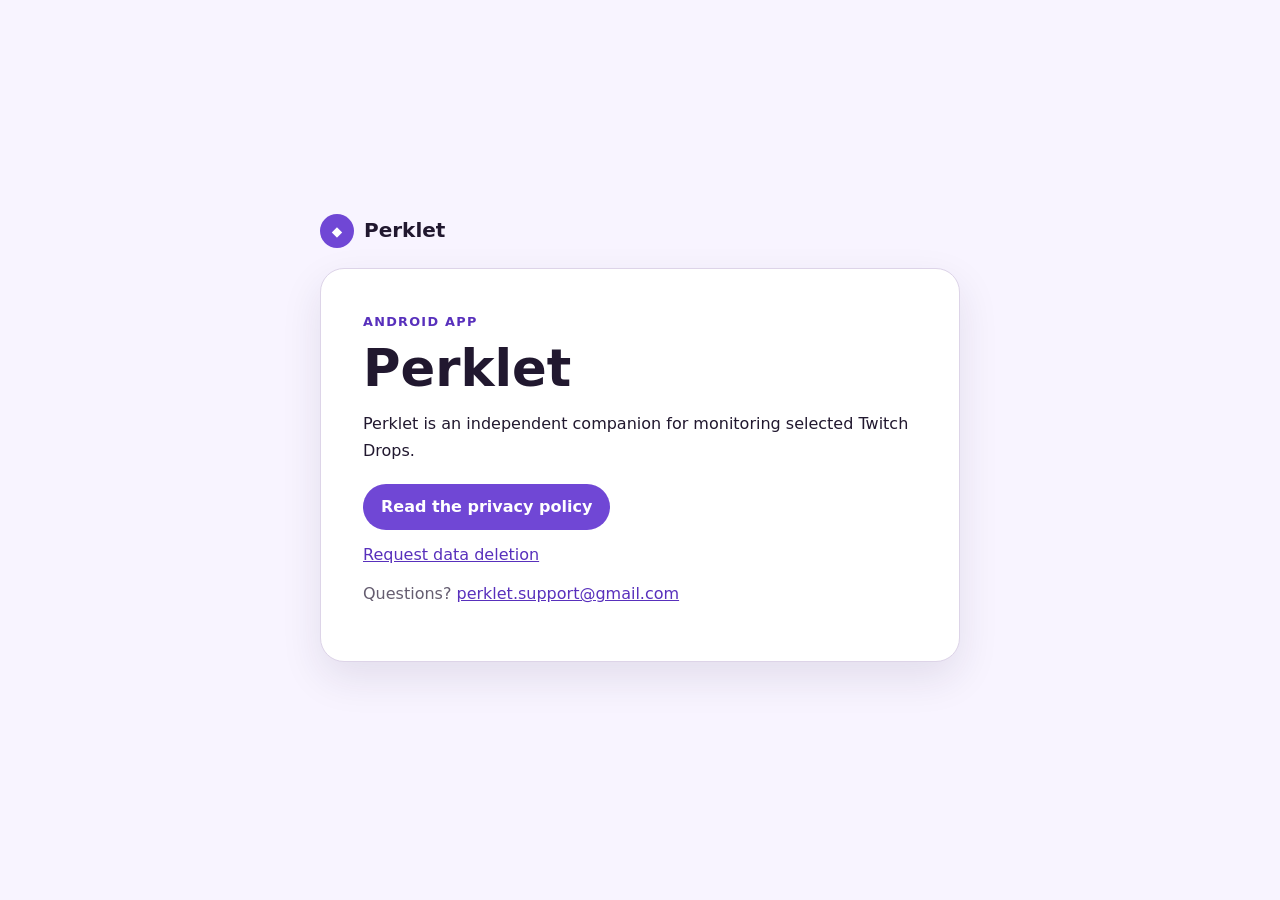
==== index.html @ dcea14bf "Add data deletion instructions" ====
<!doctype html>
<html lang="en">
<head>
  <meta charset="utf-8">
  <meta name="viewport" content="width=device-width, initial-scale=1">
  <meta name="description" content="Official public information for the Perklet Android app.">
  <title>Perklet</title>
  <link rel="stylesheet" href="styles.css">
</head>
<body>
  <main class="shell compact">
    <header class="brand" aria-label="Perklet">
      <span class="brand-mark" aria-hidden="true">◆</span>
      <span>Perklet</span>
    </header>
    <section class="card">
      <p class="eyebrow">Android app</p>
      <h1>Perklet</h1>
      <p>Perklet is an independent companion for monitoring selected Twitch Drops.</p>
      <p><a class="button" href="privacy/">Read the privacy policy</a></p>
      <p><a href="data-deletion/">Request data deletion</a></p>
      <p class="muted">Questions? <a href="mailto:perklet.support@gmail.com">perklet.support@gmail.com</a></p>
    </section>
  </main>
</body>
</html>
---- styles.css ----
:root {
  color-scheme: light dark;
  --background: #f8f4ff;
  --surface: #ffffff;
  --text: #21182f;
  --muted: #655d70;
  --border: #ddd4e8;
  --accent: #7047d5;
  --accent-strong: #5830bc;
  --accent-soft: #eee5ff;
  font-family: system-ui, -apple-system, BlinkMacSystemFont, "Segoe UI", sans-serif;
}

* { box-sizing: border-box; }

body {
  margin: 0;
  background: var(--background);
  color: var(--text);
  line-height: 1.65;
}

a { color: var(--accent-strong); }
a:hover { text-decoration-thickness: 2px; }

.shell {
  width: min(760px, calc(100% - 32px));
  margin: 0 auto;
  padding: 32px 0 56px;
}

.shell.compact {
  width: min(640px, calc(100% - 32px));
  min-height: 100vh;
  display: grid;
  align-content: center;
  gap: 20px;
}

.brand {
  display: flex;
  align-items: center;
  gap: 10px;
  margin-bottom: 20px;
  font-size: 1.25rem;
  font-weight: 750;
}

.compact .brand { margin-bottom: 0; }

.brand-mark {
  display: grid;
  place-items: center;
  width: 34px;
  height: 34px;
  border-radius: 50%;
  background: var(--accent);
  color: white;
  font-size: 0.85rem;
}

.card {
  padding: clamp(22px, 5vw, 42px);
  border: 1px solid var(--border);
  border-radius: 24px;
  background: var(--surface);
  box-shadow: 0 16px 40px rgb(42 26 67 / 10%);
}

h1, h2 { line-height: 1.2; }
h1 { margin: 0 0 10px; font-size: clamp(2rem, 7vw, 3.2rem); }
h2 { margin: 2.1rem 0 0.65rem; font-size: 1.35rem; }
p, ul { margin: 0.75rem 0; }
li + li { margin-top: 0.35rem; }

.eyebrow {
  margin: 0 0 6px;
  color: var(--accent-strong);
  font-size: 0.8rem;
  font-weight: 750;
  letter-spacing: 0.1em;
  text-transform: uppercase;
}

.meta {
  margin-bottom: 1.5rem;
  padding: 14px 16px;
  border-radius: 14px;
  background: var(--accent-soft);
}

.meta p { margin: 0.15rem 0; }
.muted { color: var(--muted); }

.button {
  display: inline-block;
  margin-top: 8px;
  padding: 10px 18px;
  border-radius: 999px;
  background: var(--accent);
  color: white;
  font-weight: 700;
  text-decoration: none;
}

.button:hover { background: var(--accent-strong); }

footer {
  margin-top: 28px;
  color: var(--muted);
  font-size: 0.9rem;
  text-align: center;
}

@media (prefers-color-scheme: dark) {
  :root {
    --background: #130f1b;
    --surface: #211a2b;
    --text: #f5efff;
    --muted: #c9bfd4;
    --border: #50465c;
    --accent: #a886f2;
    --accent-strong: #c7b0ff;
    --accent-soft: #342849;
  }

  .button { color: #1b1128; }
}
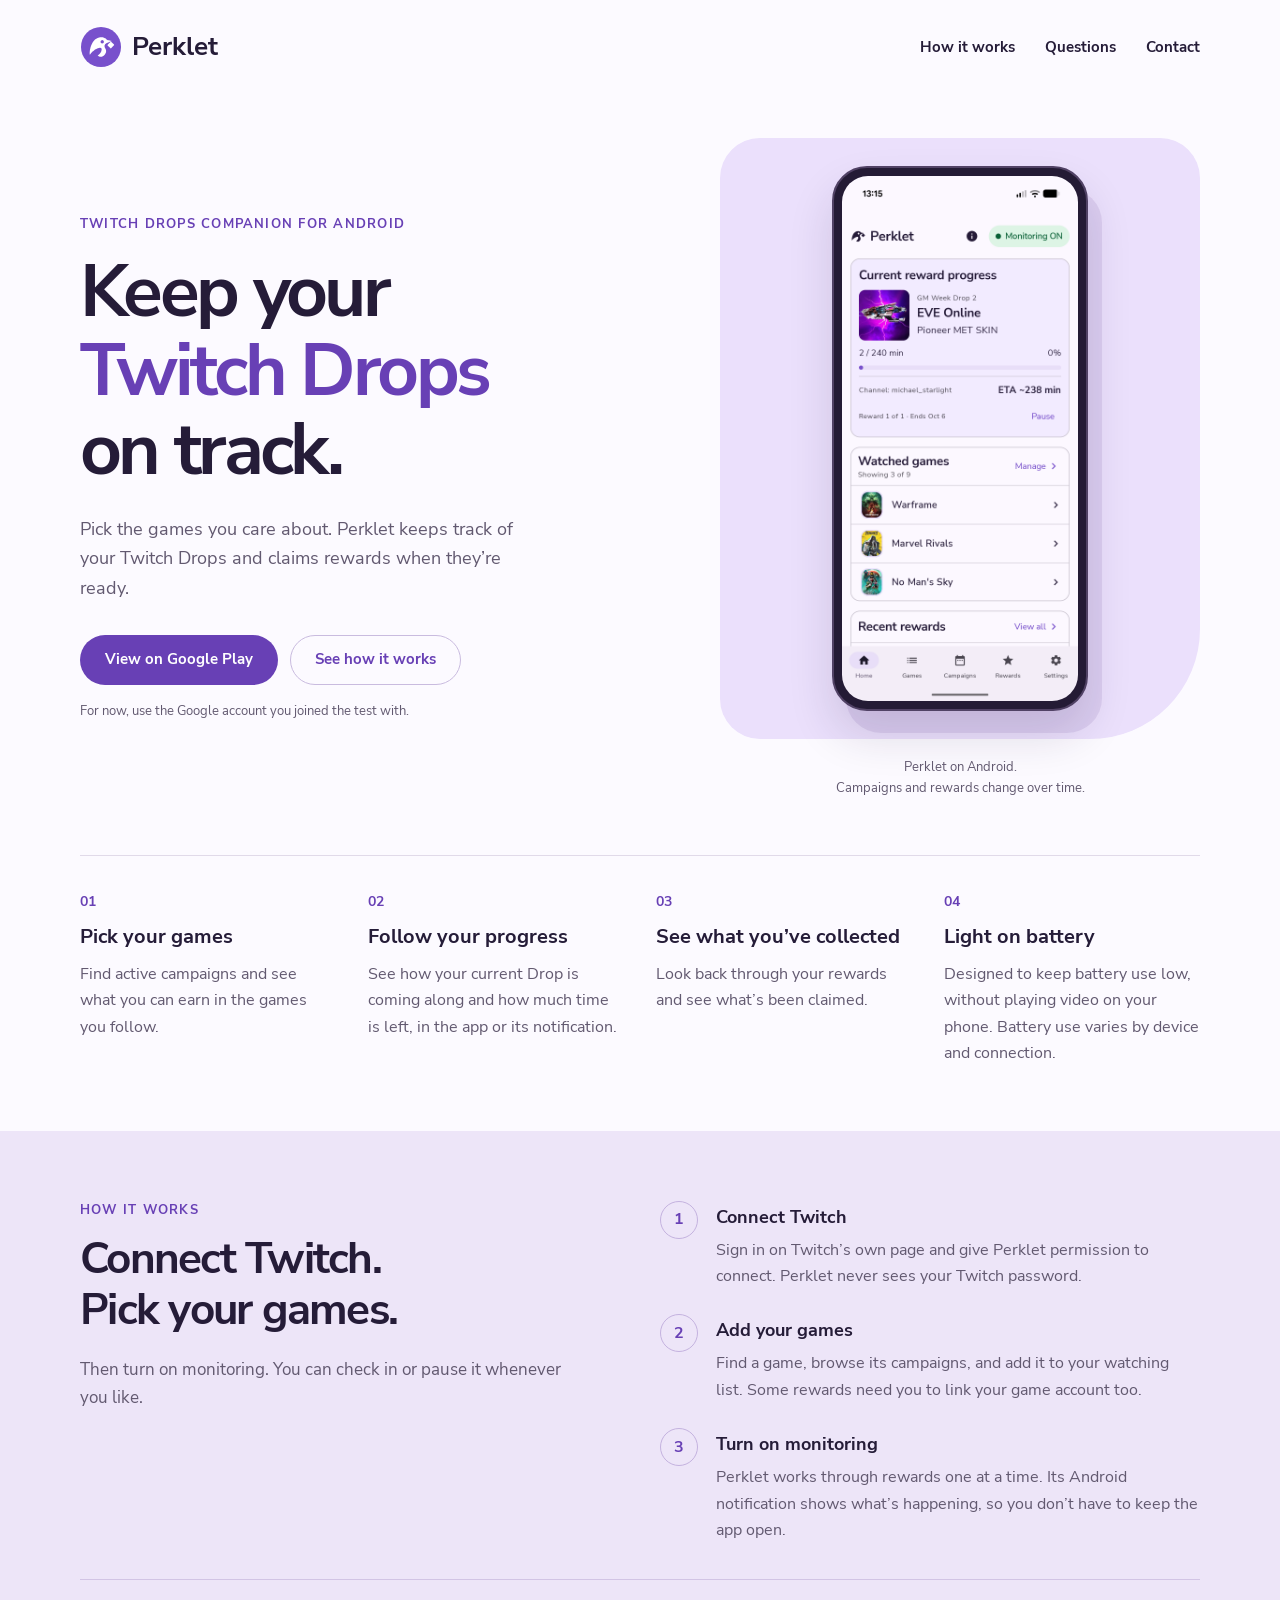
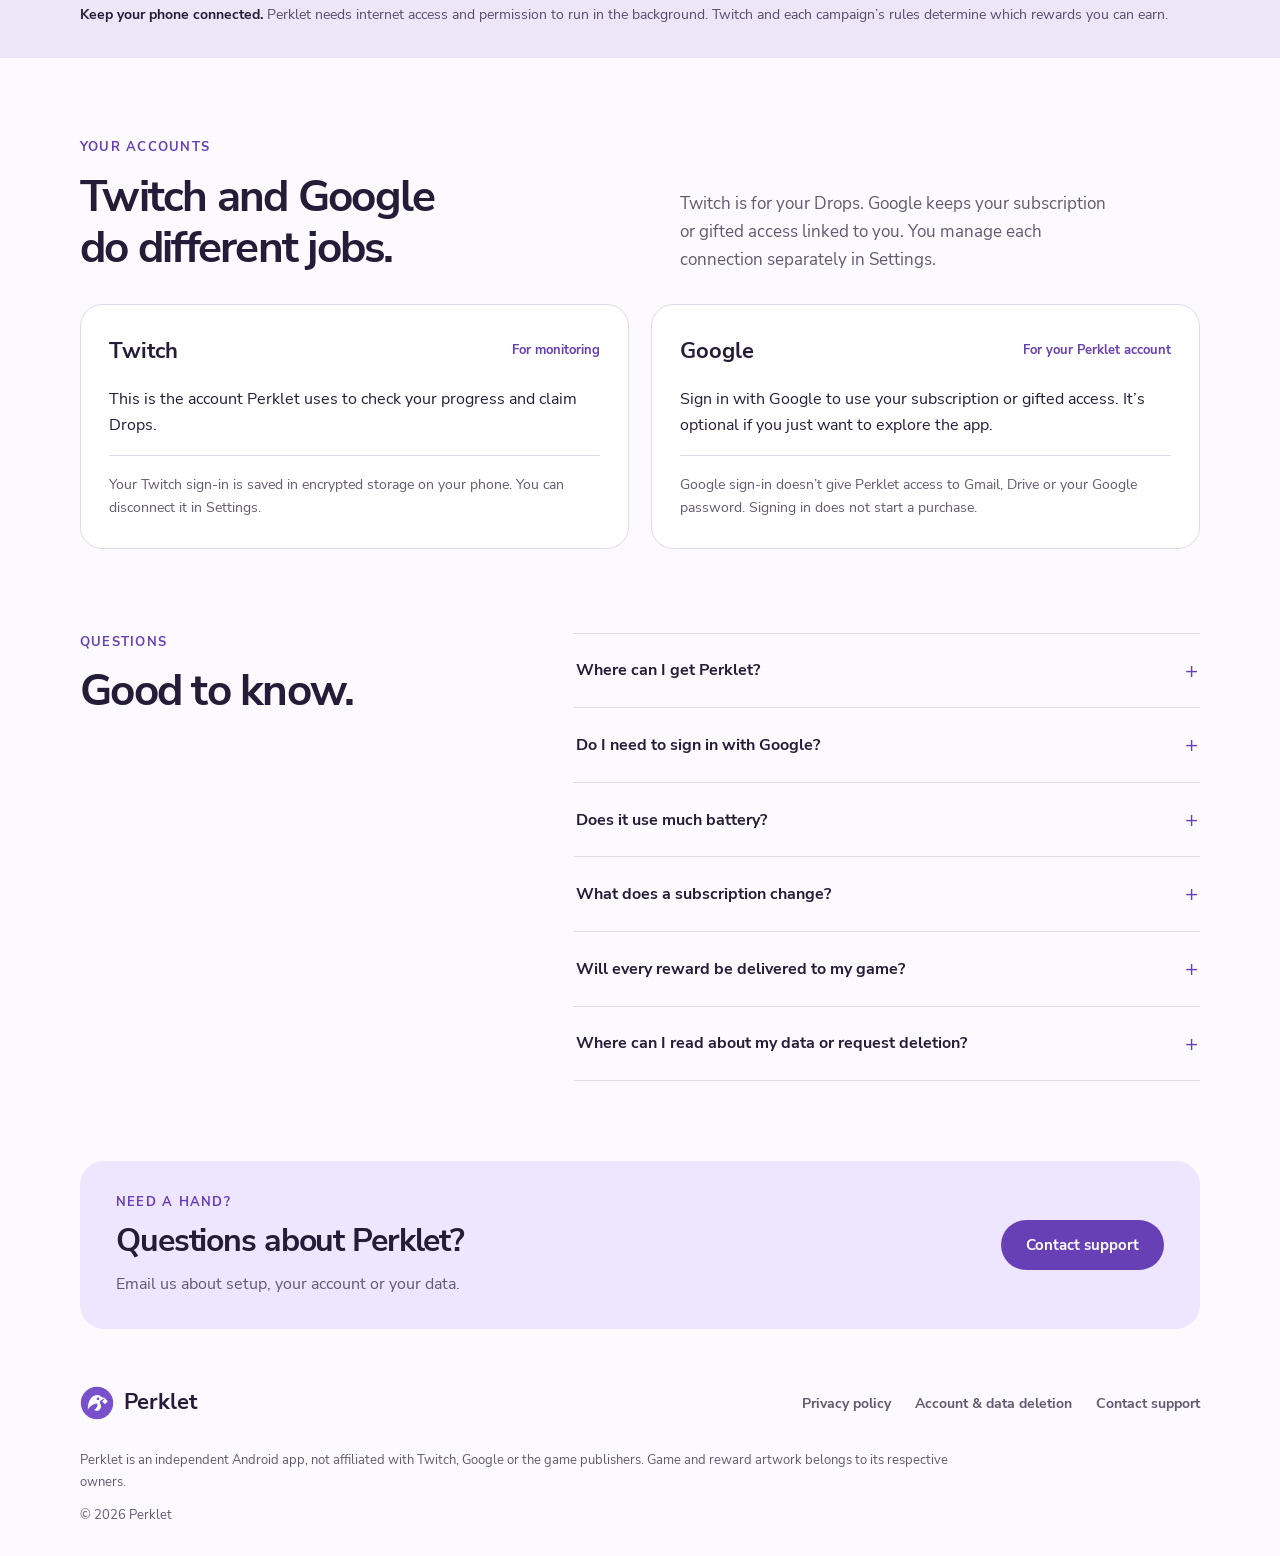
==== commit 700adf26: "Publish Perklet landing page with responsive layout and current screenshots" ====
--- a/index.html
+++ b/index.html
@@ -3,24 +3,191 @@
 <head>
   <meta charset="utf-8">
   <meta name="viewport" content="width=device-width, initial-scale=1">
-  <meta name="description" content="Official public information for the Perklet Android app.">
-  <title>Perklet</title>
-  <link rel="stylesheet" href="styles.css">
+  <meta name="description" content="Pick your games, track Twitch Drops, and claim rewards when they're ready. Perklet is an independent Android app for keeping your Drops on track.">
+  <meta name="theme-color" content="#7850cc">
+  <title>Perklet — Keep your Twitch Drops on track</title>
+  <link rel="icon" type="image/svg+xml" href="assets/perklet-icon.svg">
+  <link rel="stylesheet" href="landing.css">
 </head>
 <body>
-  <main class="shell compact">
-    <header class="brand" aria-label="Perklet">
-      <span class="brand-mark" aria-hidden="true">◆</span>
+  <a class="skip-link" href="#main">Skip to content</a>
+
+  <header class="site-header wrap">
+    <a class="wordmark" href="./" aria-label="Perklet home">
+      <img src="assets/perklet-icon.svg" width="42" height="42" alt="">
       <span>Perklet</span>
-    </header>
-    <section class="card">
-      <p class="eyebrow">Android app</p>
-      <h1>Perklet</h1>
-      <p>Perklet is an independent companion for monitoring selected Twitch Drops.</p>
-      <p><a class="button" href="privacy/">Read the privacy policy</a></p>
-      <p><a href="data-deletion/">Request data deletion</a></p>
-      <p class="muted">Questions? <a href="mailto:perklet.support@gmail.com">perklet.support@gmail.com</a></p>
+    </a>
+    <nav aria-label="Main navigation">
+      <a href="#how-it-works">How it works</a>
+      <a href="#questions">Questions</a>
+      <a href="mailto:perklet.support@gmail.com">Contact</a>
+    </nav>
+  </header>
+
+  <main id="main">
+    <section class="hero wrap" aria-labelledby="hero-title">
+      <div class="hero-copy">
+        <p class="eyebrow">Twitch Drops companion for Android</p>
+        <h1 id="hero-title">Keep your<br><span>Twitch Drops</span><br>on track.</h1>
+        <p class="hero-description">Pick the games you care about. Perklet keeps track of your Twitch Drops and claims rewards when they’re ready.</p>
+        <div class="hero-actions">
+          <a class="button button-primary" href="https://play.google.com/store/apps/details?id=app.perklet" target="_blank" rel="noopener noreferrer" aria-label="View Perklet on Google Play (opens in a new tab)">View on Google Play</a>
+          <a class="button button-secondary" href="#how-it-works">See how it works</a>
+        </div>
+        <p class="store-access-note">For now, use the Google account you joined the test with.</p>
+      </div>
+      <figure class="app-preview">
+        <div class="preview-stage">
+          <div class="phone-frame">
+            <img class="app-screen" src="assets/perklet-home-20261002.png" width="1008" height="2244" alt="Perklet Home screen monitoring an EVE Online reward, with estimated time, watched games, and a pause control." fetchpriority="high">
+          </div>
+        </div>
+        <figcaption>Perklet on Android.<br>Campaigns and rewards change over time.</figcaption>
+      </figure>
+    </section>
+
+    <section class="highlights wrap" aria-label="What you can do with Perklet">
+      <div>
+        <span class="feature-number" aria-hidden="true">01</span>
+        <h2>Pick your games</h2>
+        <p>Find active campaigns and see what you can earn in the games you follow.</p>
+      </div>
+      <div>
+        <span class="feature-number" aria-hidden="true">02</span>
+        <h2>Follow your progress</h2>
+        <p>See how your current Drop is coming along and how much time is left, in the app or its notification.</p>
+      </div>
+      <div>
+        <span class="feature-number" aria-hidden="true">03</span>
+        <h2>See what you’ve collected</h2>
+        <p>Look back through your rewards and see what’s been claimed.</p>
+      </div>
+      <div>
+        <span class="feature-number" aria-hidden="true">04</span>
+        <h2>Light on battery</h2>
+        <p>Designed to keep battery use low, without playing video on your phone. Battery use varies by device and connection.</p>
+      </div>
+    </section>
+
+    <section class="how-section" id="how-it-works" aria-labelledby="how-title">
+      <div class="wrap how-layout">
+        <div class="section-heading">
+          <p class="eyebrow">How it works</p>
+          <h2 id="how-title">Connect Twitch.<br>Pick your games.</h2>
+          <p>Then turn on monitoring. You can check in or pause it whenever you like.</p>
+        </div>
+        <ol class="steps">
+          <li>
+            <span class="step-number" aria-hidden="true">1</span>
+            <div>
+              <h3>Connect Twitch</h3>
+              <p>Sign in on Twitch’s own page and give Perklet permission to connect. Perklet never sees your Twitch password.</p>
+            </div>
+          </li>
+          <li>
+            <span class="step-number" aria-hidden="true">2</span>
+            <div>
+              <h3>Add your games</h3>
+              <p>Find a game, browse its campaigns, and add it to your watching list. Some rewards need you to link your game account too.</p>
+            </div>
+          </li>
+          <li>
+            <span class="step-number" aria-hidden="true">3</span>
+            <div>
+              <h3>Turn on monitoring</h3>
+              <p>Perklet works through rewards one at a time. Its Android notification shows what’s happening, so you don’t have to keep the app open.</p>
+            </div>
+          </li>
+        </ol>
+      </div>
+      <div class="wrap monitoring-note">
+        <p><strong>Keep your phone connected.</strong> Perklet needs internet access and permission to run in the background. Twitch and each campaign’s rules determine which rewards you can earn.</p>
+      </div>
+    </section>
+
+    <section class="accounts-section wrap" aria-labelledby="accounts-title">
+      <div class="section-heading accounts-heading">
+        <p class="eyebrow">Your accounts</p>
+        <h2 id="accounts-title">Twitch and Google<br>do different jobs.</h2>
+        <p>Twitch is for your Drops. Google keeps your subscription or gifted access linked to you. You manage each connection separately in Settings.</p>
+      </div>
+      <div class="account-cards">
+        <article class="account-card">
+          <div class="account-card-heading">
+            <h3>Twitch</h3>
+            <span class="account-label">For monitoring</span>
+          </div>
+          <p>This is the account Perklet uses to check your progress and claim Drops.</p>
+          <p class="account-detail">Your Twitch sign-in is saved in encrypted storage on your phone. You can disconnect it in Settings.</p>
+        </article>
+        <article class="account-card">
+          <div class="account-card-heading">
+            <h3>Google</h3>
+            <span class="account-label">For your Perklet account</span>
+          </div>
+          <p>Sign in with Google to use your subscription or gifted access. It’s optional if you just want to explore the app.</p>
+          <p class="account-detail">Google sign-in doesn’t give Perklet access to Gmail, Drive or your Google password. Signing in does not start a purchase.</p>
+        </article>
+      </div>
+    </section>
+
+    <section class="questions-section wrap" id="questions" aria-labelledby="questions-title">
+      <div class="section-heading">
+        <p class="eyebrow">Questions</p>
+        <h2 id="questions-title">Good to know.</h2>
+      </div>
+      <div class="faq-list">
+        <details>
+          <summary>Where can I get Perklet?</summary>
+          <div class="faq-answer"><p>Open <a href="https://play.google.com/store/apps/details?id=app.perklet" target="_blank" rel="noopener noreferrer">Perklet on Google Play</a> with the Google account you joined the test with. The listing may be hidden if you haven’t joined. Trouble getting in? Email <a href="mailto:perklet.support@gmail.com">perklet.support@gmail.com</a>.</p></div>
+        </details>
+        <details>
+          <summary>Do I need to sign in with Google?</summary>
+          <div class="faq-answer"><p>No. You can explore the app without Google sign-in. In versions with subscriptions, sign in when you want to buy one or use gifted access. You still need to connect Twitch to monitor Drops.</p></div>
+        </details>
+        <details id="battery-usage">
+          <summary>Does it use much battery?</summary>
+          <div class="faq-answer"><p>Perklet is designed to keep battery use low. It monitors Drops without playing video on your phone. How much it uses depends on your device, connection and background settings.</p></div>
+        </details>
+        <details>
+          <summary>What does a subscription change?</summary>
+          <div class="faq-answer"><p>In versions with subscriptions, the free watching list holds one game. A subscription lets you keep as many games as you like on the list, without swapping one out to add another.</p><p>Perklet still works on one reward at a time. You’ll see the price and renewal details in the app before you buy. There’s no checkout on this website.</p></div>
+        </details>
+        <details>
+          <summary>Will every reward be delivered to my game?</summary>
+          <div class="faq-answer"><p>Some rewards need a linked game account or other requirements from the publisher. Progress and delivery depend on Twitch and the game, so they aren’t something Perklet can guarantee. Campaigns can also change or end.</p></div>
+        </details>
+        <details>
+          <summary>Where can I read about my data or request deletion?</summary>
+          <div class="faq-answer"><p>Read the <a href="privacy/">privacy policy</a> for details about your data, Google sign-in, subscriptions and optional crash reporting. To request deletion, follow the steps on the <a href="data-deletion/">account and data deletion page</a>. You don’t need access to the app to make a request.</p><p>Deleting your Perklet account won’t stop subscription renewals. You’ll need to cancel those separately in Google Play.</p></div>
+        </details>
+      </div>
+    </section>
+
+    <section class="support-section wrap" aria-labelledby="support-title">
+      <div>
+        <p class="eyebrow">Need a hand?</p>
+        <h2 id="support-title">Questions about Perklet?</h2>
+        <p>Email us about setup, your account or your data.</p>
+      </div>
+      <a class="button button-primary" href="mailto:perklet.support@gmail.com">Contact support</a>
     </section>
   </main>
+
+  <footer class="site-footer wrap">
+    <div class="footer-top">
+      <a class="wordmark" href="./" aria-label="Perklet home">
+        <img src="assets/perklet-icon.svg" width="34" height="34" alt="" loading="lazy">
+        <span>Perklet</span>
+      </a>
+      <nav aria-label="Legal and support">
+        <a href="privacy/">Privacy policy</a>
+        <a href="data-deletion/">Account &amp; data deletion</a>
+        <a href="mailto:perklet.support@gmail.com">Contact support</a>
+      </nav>
+    </div>
+    <p class="independence-note">Perklet is an independent Android app, not affiliated with Twitch, Google or the game publishers. Game and reward artwork belongs to its respective owners.</p>
+    <p class="copyright">© 2026 Perklet</p>
+  </footer>
 </body>
 </html>
--- a/landing.css
+++ b/landing.css
@@ -0,0 +1,173 @@
+@font-face {
+  font-family: "Nunito Sans";
+  src: url("assets/nunito-sans-regular.ttf") format("truetype");
+  font-style: normal;
+  font-weight: 400;
+  font-display: swap;
+}
+@font-face {
+  font-family: "Nunito Sans";
+  src: url("assets/nunito-sans-bold.ttf") format("truetype");
+  font-style: normal;
+  font-weight: 700 900;
+  font-display: swap;
+}
+:root {
+  color-scheme: light;
+  --ink: #251c38;
+  --muted: #625970;
+  --purple: #6840b5;
+  --purple-deep: #50308e;
+  --lavender: #eee5ff;
+  --line: #e1dae9;
+  --page: #fcfaff;
+  font-family: "Nunito Sans", system-ui, -apple-system, "Segoe UI", sans-serif;
+  font-synthesis: none;
+  font-size: 100%;
+}
+* { box-sizing: border-box; }
+html { scroll-behavior: smooth; }
+body { margin: 0; background: var(--page); color: var(--ink); line-height: 1.65; }
+a { color: var(--purple); text-underline-offset: 0.2em; }
+a:hover { color: var(--purple-deep); }
+a:focus-visible, summary:focus-visible { outline: 3px solid var(--purple); outline-offset: 5px; }
+img { max-width: 100%; height: auto; }
+button, a, summary { -webkit-tap-highlight-color: transparent; }
+h1, h2, h3, p { margin: 0; }
+h1, h2, h3 { font-weight: 800; }
+.wrap { width: min(1120px, calc(100% - 64px)); margin-inline: auto; }
+[id] { scroll-margin-top: 32px; }
+.skip-link { position: absolute; z-index: 10; left: 16px; top: 12px; transform: translateY(-200%); padding: 10px 18px; border-radius: 8px; background: var(--ink); color: white; }
+.skip-link:focus { transform: none; color: white; }
+.site-header { display: flex; align-items: center; justify-content: space-between; gap: 28px; padding-block: 25px; }
+.wordmark { display: inline-flex; align-items: center; gap: 10px; color: var(--ink); text-decoration: none; font-size: 1.65rem; font-weight: 800; line-height: 1.2; }
+.wordmark img { flex-shrink: 0; }
+nav { display: flex; align-items: center; flex-wrap: wrap; gap: 30px; }
+nav a { display: inline-flex; align-items: center; min-height: 44px; color: var(--ink); font-size: 0.9375rem; font-weight: 700; text-decoration: none; }
+nav a:hover { text-decoration: underline; }
+.hero { display: grid; grid-template-columns: 1.1fr 0.9fr; gap: 54px; align-items: center; padding-top: 44px; padding-bottom: 56px; }
+.eyebrow { color: var(--purple); font-weight: 800; font-size: 0.8125rem; letter-spacing: 0.095em; line-height: 1.5; text-transform: uppercase; }
+.hero h1 { margin-top: 19px; font-size: clamp(3rem, 5.7vw, 4.75rem); letter-spacing: -0.05em; line-height: 1.08; }
+.hero h1 span { color: var(--purple); }
+.hero-description { max-width: 470px; margin-top: 25px; color: var(--muted); font-size: 1.125rem; line-height: 1.65; }
+.hero-actions { display: flex; flex-wrap: wrap; gap: 12px; margin-top: 31px; }
+.button { display: inline-flex; align-items: center; justify-content: center; min-height: 50px; padding: 12px 24px; border: 1px solid transparent; border-radius: 999px; font-size: 0.9375rem; font-weight: 800; line-height: 1.5; text-align: center; text-decoration: none; transition: background-color 160ms, border-color 160ms; }
+.button-primary { background: var(--purple); color: #fff; }
+.button-primary:hover { background: var(--purple-deep); color: #fff; }
+.button-secondary { border-color: #c9bbdf; color: var(--purple); }
+.button-secondary:hover { background: var(--lavender); border-color: var(--purple); }
+.store-access-note { margin-top: 16px; font-size: 0.8125rem; color: var(--muted); }
+.app-preview { margin: 0; min-width: 0; }
+.preview-stage { display: flex; justify-content: center; align-items: center; min-height: 580px; padding: 28px; border-radius: 40px 40px 110px 40px; background: #ebe0fc; }
+.phone-frame { width: 256px; padding: 8px; border: 2px solid #514265; border-radius: 35px; background: #241b35; box-shadow: 14px 22px 0 rgb(107 76 154 / 13%), 0 24px 45px rgb(34 21 62 / 14%); }
+.app-screen { display: block; width: 100%; height: auto; border-radius: 26px; }
+.app-preview figcaption { margin-top: 18px; color: var(--muted); text-align: center; font-size: 0.8125rem; line-height: 1.6; }
+.highlights { display: grid; grid-template-columns: repeat(4, 1fr); gap: 32px; padding-block: 34px 64px; border-top: 1px solid var(--line); }
+.feature-number { display: block; margin-bottom: 10px; color: var(--purple); font-size: 0.875rem; font-weight: 800; }
+.highlights h2 { font-size: 1.25rem; line-height: 1.4; }
+.highlights p { margin-top: 10px; color: var(--muted); }
+.how-section { background: #ede5f8; padding-block: 70px 32px; }
+.how-layout { display: grid; grid-template-columns: 1fr 1.1fr; gap: 90px; }
+.section-heading h2 { margin-top: 13px; font-size: clamp(2rem, 3.4vw, 2.75rem); letter-spacing: -0.04em; line-height: 1.18; }
+.section-heading > p:last-child:not(.eyebrow) { margin-top: 20px; color: var(--muted); font-size: 1.0625rem; }
+.steps { display: grid; gap: 25px; margin: 0; padding: 0; list-style: none; }
+.steps li { display: flex; gap: 18px; }
+.step-number { display: grid; flex: 0 0 38px; align-items: center; justify-content: center; height: 38px; border: 1px solid #c4b2df; border-radius: 50%; color: var(--purple); font-weight: 800; }
+.steps h3 { margin-top: 3px; font-size: 1.125rem; line-height: 1.5; }
+.steps p { margin-top: 6px; color: var(--muted); }
+.monitoring-note { margin-top: 36px; padding-top: 23px; border-top: 1px solid #d2c4e5; font-size: 0.875rem; color: #594c6b; }
+.monitoring-note strong { color: var(--ink); }
+.accounts-section { padding-block: 80px 70px; }
+.accounts-heading { display: grid; grid-template-columns: 1fr 1fr; gap: 0 80px; align-items: end; }
+.accounts-heading .eyebrow { grid-column: 1 / -1; }
+.accounts-heading > p:last-child { max-width: 440px; }
+.account-cards { display: grid; grid-template-columns: 1fr 1fr; gap: 22px; margin-top: 30px; }
+.account-card { padding: 28px; border: 1px solid var(--line); border-radius: 22px; background: white; }
+.account-card-heading { display: flex; flex-wrap: wrap; align-items: center; justify-content: space-between; gap: 10px; margin-bottom: 16px; }
+.account-card h3 { font-size: 1.4rem; }
+.account-label { color: var(--purple); font-size: 0.8125rem; font-weight: 700; }
+.account-detail { margin-top: 17px; padding-top: 17px; border-top: 1px solid var(--line); color: var(--muted); font-size: 0.875rem; }
+.questions-section { display: grid; grid-template-columns: 0.8fr 1.2fr; gap: 76px; padding-block: 14px 80px; }
+.faq-list { border-top: 1px solid var(--line); }
+.faq-list details { border-bottom: 1px solid var(--line); }
+.faq-list summary { display: flex; align-items: center; justify-content: space-between; gap: 20px; padding: 20px 2px; list-style: none; cursor: pointer; font-weight: 800; line-height: 1.5; }
+.faq-list summary::-webkit-details-marker { display: none; }
+.faq-list summary::after { content: "+"; flex-shrink: 0; color: var(--purple); font-size: 1.4rem; font-weight: 400; }
+.faq-list details[open] summary::after { content: "−"; }
+.faq-list summary:hover { color: var(--purple); }
+.faq-answer { padding: 0 26px 22px 2px; color: var(--muted); }
+.faq-answer p + p { margin-top: 14px; }
+.faq-answer a { overflow-wrap: anywhere; }
+.support-section { display: flex; justify-content: space-between; align-items: center; gap: 24px; padding: 32px 36px; border-radius: 24px; background: var(--lavender); }
+.support-section h2 { margin-top: 8px; font-size: 2rem; letter-spacing: -0.035em; line-height: 1.25; }
+.support-section p:not(.eyebrow) { margin-top: 10px; color: var(--muted); }
+.support-section .button { flex-shrink: 0; }
+.site-footer { padding-block: 52px 30px; }
+.footer-top { display: flex; flex-wrap: wrap; justify-content: space-between; align-items: center; gap: 20px; }
+.site-footer .wordmark { font-size: 1.35rem; }
+.site-footer nav { gap: 24px; }
+.site-footer nav a { color: var(--muted); font-size: 0.875rem; }
+.independence-note { max-width: 900px; margin-top: 25px; color: var(--muted); font-size: 0.8125rem; }
+.copyright { margin-top: 12px; color: var(--muted); font-size: 0.8125rem; }
+@media (max-width: 960px) {
+  .hero { gap: 32px; }
+  .hero h1 { font-size: clamp(2.7rem, 6.3vw, 4rem); }
+  .preview-stage { min-height: 530px; padding: 20px; }
+  .phone-frame { width: 254px; }
+  .how-layout { gap: 40px; }
+  .accounts-heading { gap: 0 36px; }
+  .questions-section { gap: 40px; }
+  .highlights { grid-template-columns: repeat(2, 1fr); gap: 26px 32px; }
+}
+@media (max-width: 700px) {
+  .wrap { width: calc(100% - 40px); }
+  .site-header { gap: 10px; flex-wrap: wrap; padding-block: 18px 8px; }
+  .site-header .wordmark { font-size: 1.5rem; }
+  .site-header nav { width: 100%; justify-content: center; gap: 24px; }
+  .site-header nav a { font-size: 0.875rem; }
+  .hero { grid-template-columns: 1fr; gap: 32px; padding-top: 29px; padding-bottom: 36px; }
+  .hero-copy { text-align: center; }
+  .hero h1 { font-size: clamp(2.5rem, 8.5vw, 3.25rem); }
+  .hero-description { max-width: 30rem; margin-top: 20px; margin-inline: auto; font-size: 1.0625rem; }
+  .hero-actions { justify-content: center; margin-top: 24px; gap: 10px; }
+  .store-access-note { max-width: 28rem; margin-inline: auto; }
+  .button { padding-inline: 20px; }
+  .app-preview { width: 100%; max-width: 440px; justify-self: center; }
+  .preview-stage { min-height: 0; padding: 26px; border-radius: 28px 28px 65px 28px; }
+  .phone-frame { width: 252px; }
+  .app-preview figcaption { margin-top: 14px; }
+  .highlights { grid-template-columns: 1fr; gap: 26px; padding-block: 29px 38px; }
+  .highlights > div { display: grid; grid-template-columns: 30px 1fr; gap: 4px 12px; }
+  .feature-number { grid-row: 1 / 3; margin-top: 3px; }
+  .highlights p { grid-column: 2; margin-top: 0; }
+  .how-section { padding-block: 42px 28px; }
+  .how-layout { grid-template-columns: 1fr; gap: 30px; }
+  .section-heading h2 { font-size: 2rem; }
+  .steps { gap: 24px; }
+  .monitoring-note { margin-top: 26px; }
+  .accounts-section { padding-block: 43px; }
+  .accounts-heading { display: block; }
+  .accounts-heading > p:last-child { margin-top: 15px; }
+  .account-cards { grid-template-columns: 1fr; gap: 16px; margin-top: 24px; }
+  .account-card { padding: 22px; }
+  .questions-section { grid-template-columns: 1fr; gap: 24px; padding-block: 0 42px; }
+  .support-section { flex-direction: column; align-items: flex-start; gap: 22px; padding: 27px 24px; }
+  .support-section h2 { font-size: 1.85rem; }
+  .site-footer { padding-block: 35px 25px; }
+  .footer-top { flex-direction: column; align-items: flex-start; gap: 12px; }
+  .site-footer nav { flex-direction: column; align-items: flex-start; gap: 0; }
+  .independence-note { margin-top: 20px; }
+}
+@media (max-width: 360px) {
+  .wrap { width: calc(100% - 32px); }
+  .hero-actions { flex-direction: column; align-items: stretch; }
+  .preview-stage { padding: 22px 16px; }
+  .phone-frame { width: 226px; }
+}
+@media (prefers-reduced-motion: reduce) {
+  html { scroll-behavior: auto; }
+  .button { transition: none; }
+}
+@media (forced-colors: active) {
+  .button, .phone-frame, .step-number, .account-card { border: 1px solid CanvasText; }
+}
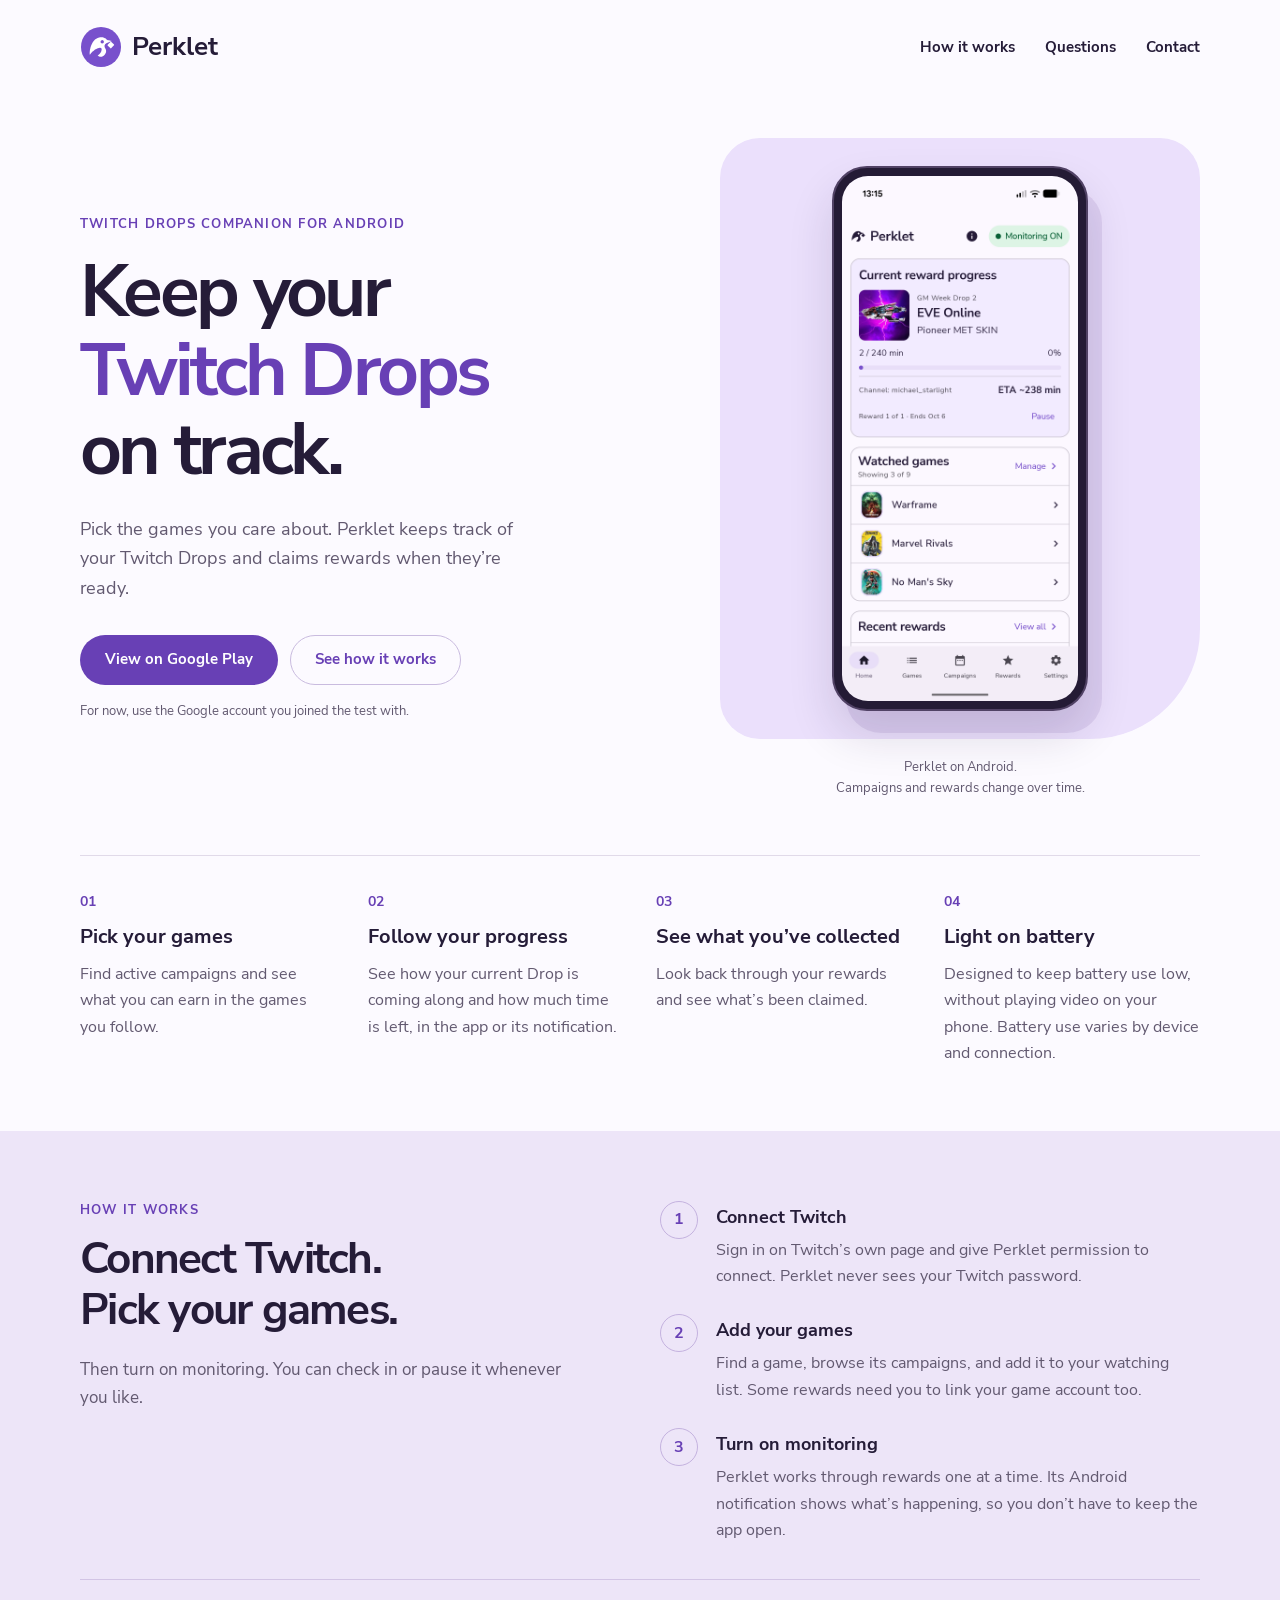
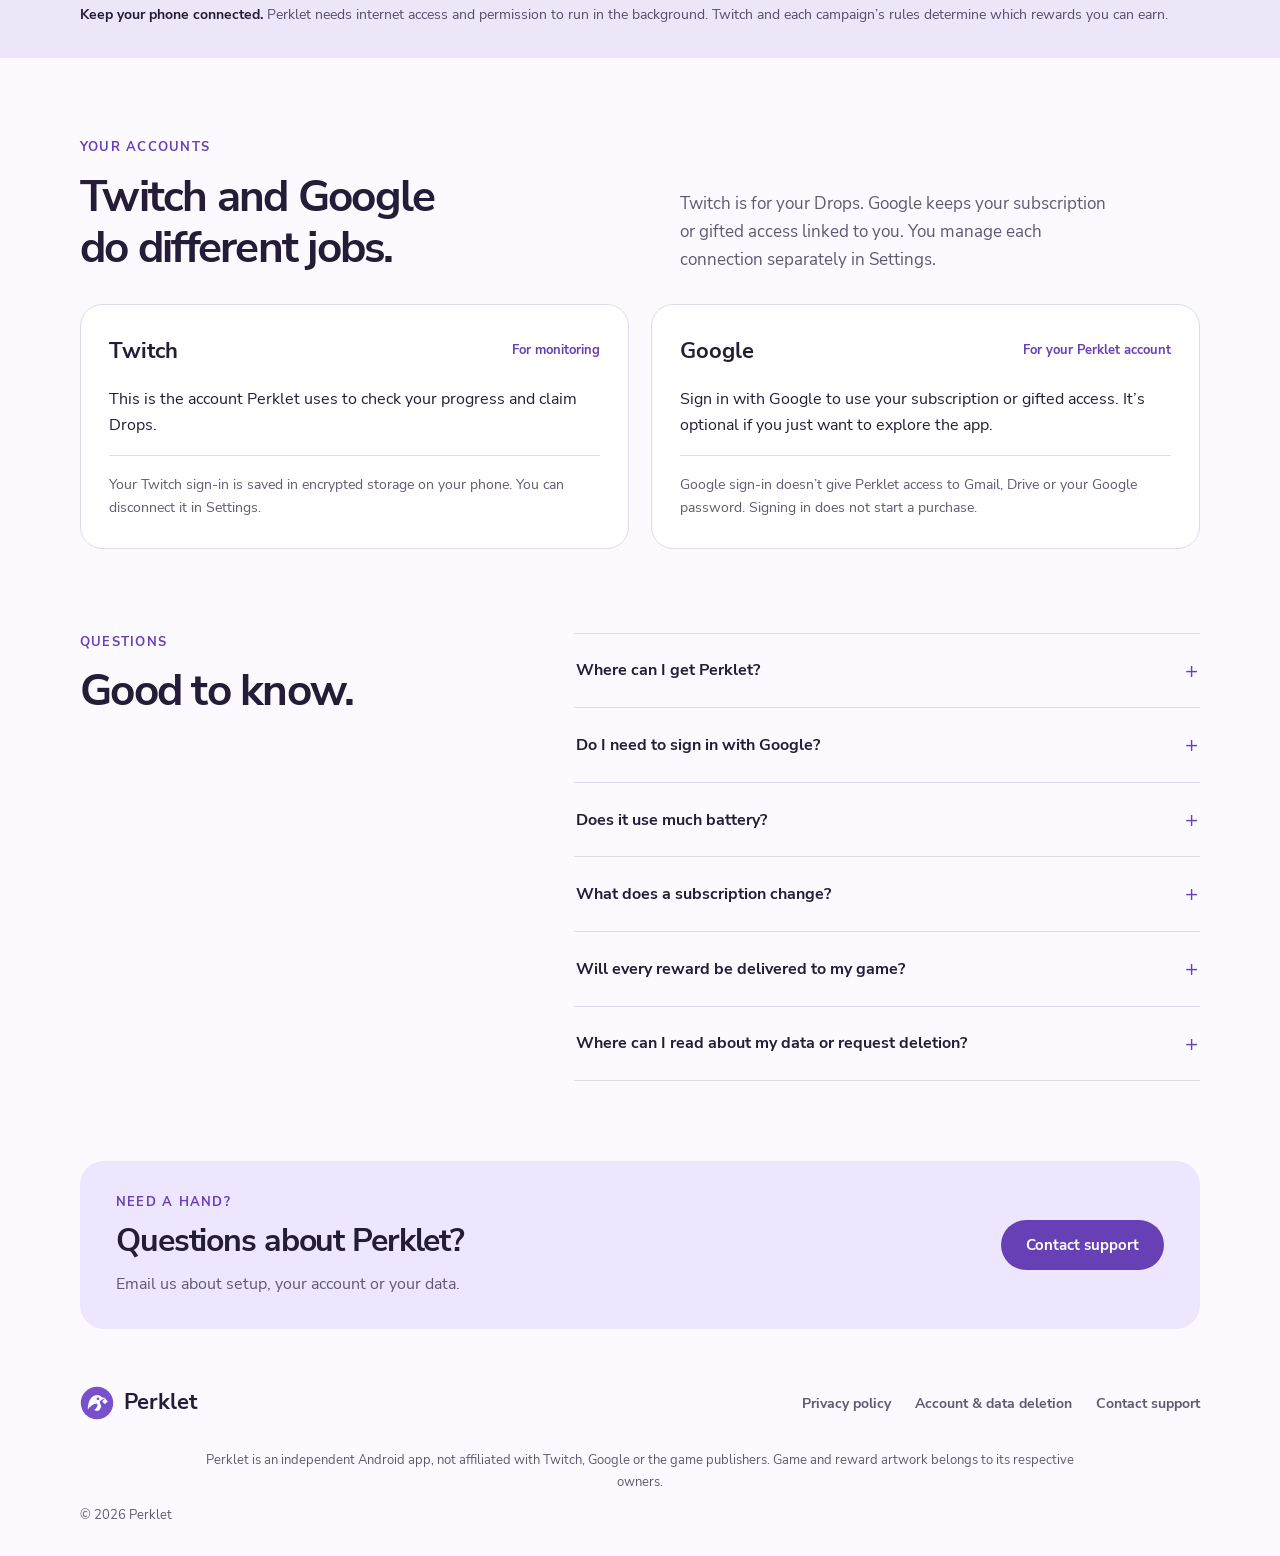
==== commit 1df00c24: "Update subscription FAQ for unlimited saved games Explain the Free first-game monitoring limit, Prem" ====
--- a/index.html
+++ b/index.html
@@ -151,7 +151,7 @@
         </details>
         <details>
           <summary>What does a subscription change?</summary>
-          <div class="faq-answer"><p>In versions with subscriptions, the free watching list holds one game. A subscription lets you keep as many games as you like on the list, without swapping one out to add another.</p><p>Perklet still works on one reward at a time. You’ll see the price and renewal details in the app before you buy. There’s no checkout on this website.</p></div>
+          <div class="faq-answer"><p>You can save as many games as you like on every tier. Free monitors only the first game in your watching list; move another game to the top to monitor it instead. Premium lets Perklet monitor eligible rewards across your list. If Premium ends, your games stay saved, but only the first is monitored.</p><p>Perklet still works on one reward at a time. You’ll see the price and renewal details in the app before you buy. There’s no checkout on this website.</p></div>
         </details>
         <details>
           <summary>Will every reward be delivered to my game?</summary>
--- a/landing.css
+++ b/landing.css
@@ -107,7 +107,7 @@
 .site-footer .wordmark { font-size: 1.35rem; }
 .site-footer nav { gap: 24px; }
 .site-footer nav a { color: var(--muted); font-size: 0.875rem; }
-.independence-note { max-width: 900px; margin-top: 25px; color: var(--muted); font-size: 0.8125rem; }
+.independence-note { max-width: 900px; margin-top: 25px; margin-inline: auto; color: var(--muted); font-size: 0.8125rem; text-align: center; }
 .copyright { margin-top: 12px; color: var(--muted); font-size: 0.8125rem; }
 @media (max-width: 960px) {
   .hero { gap: 32px; }
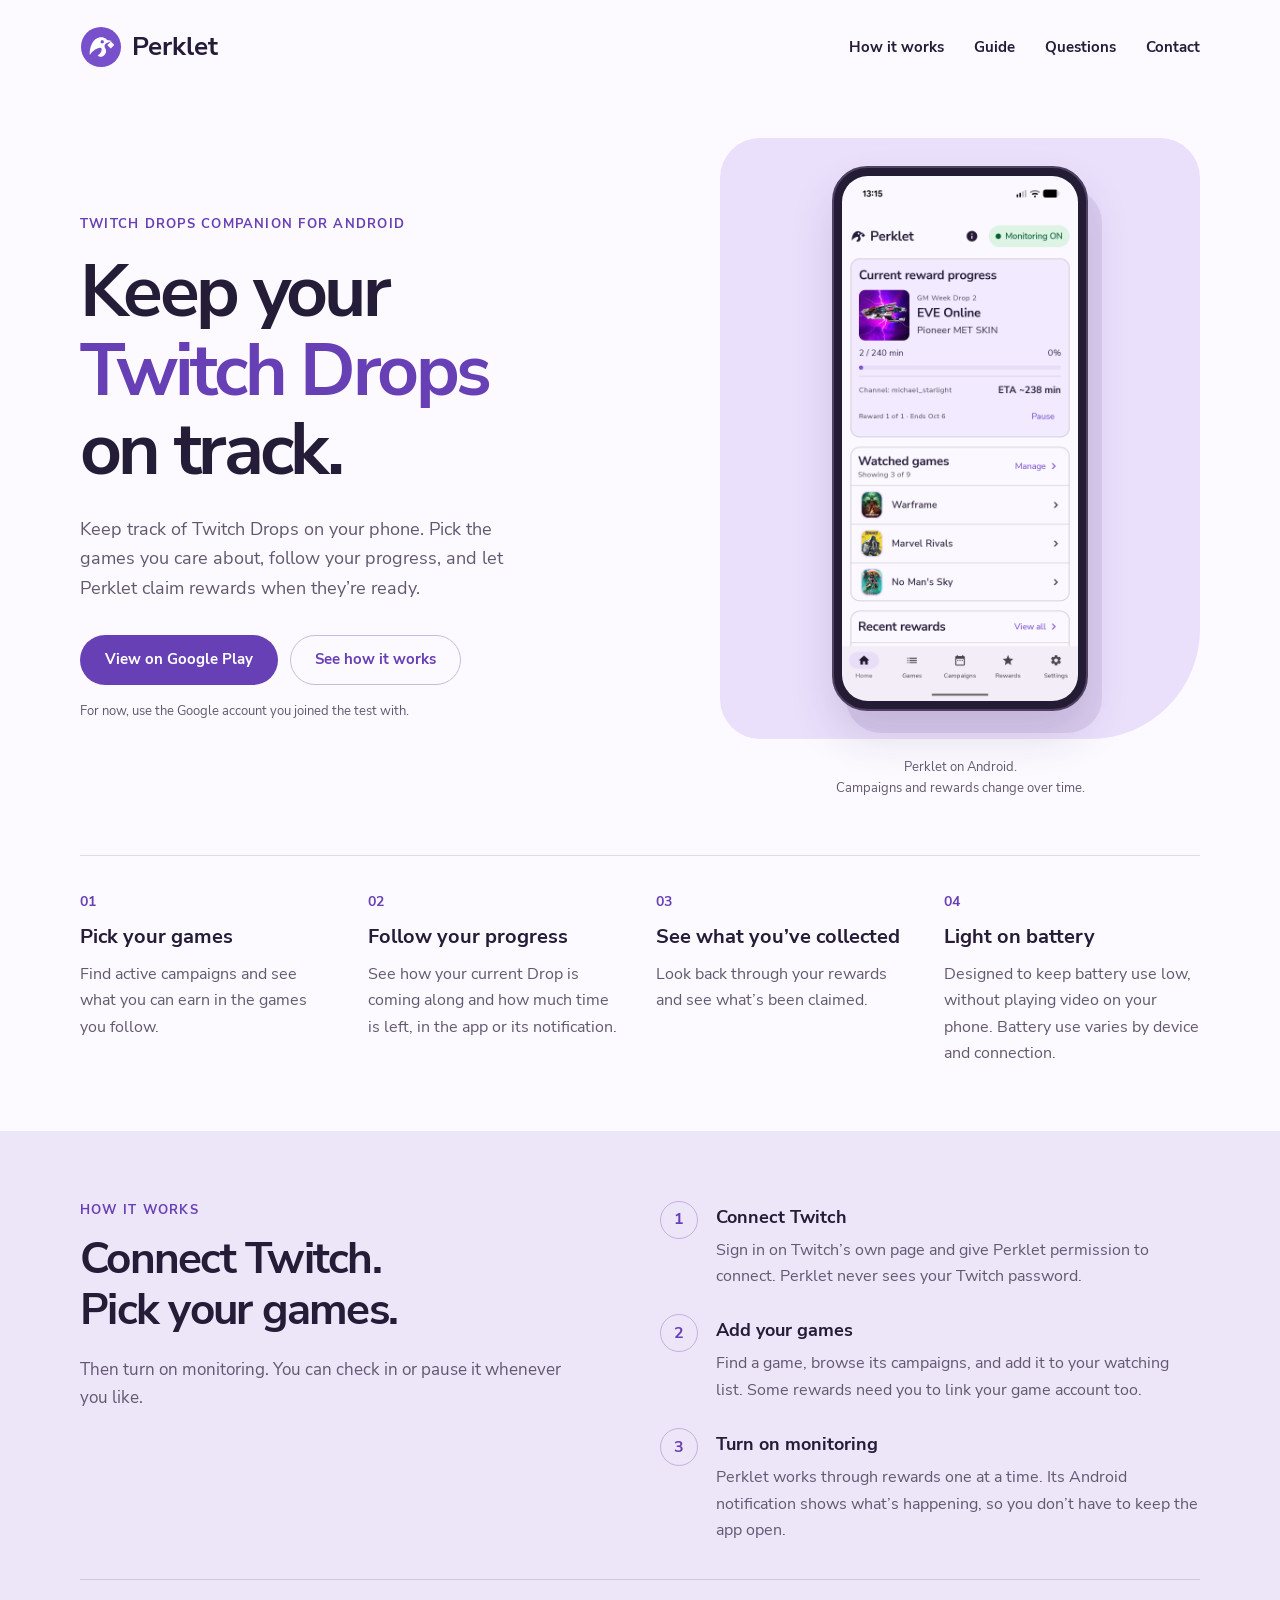
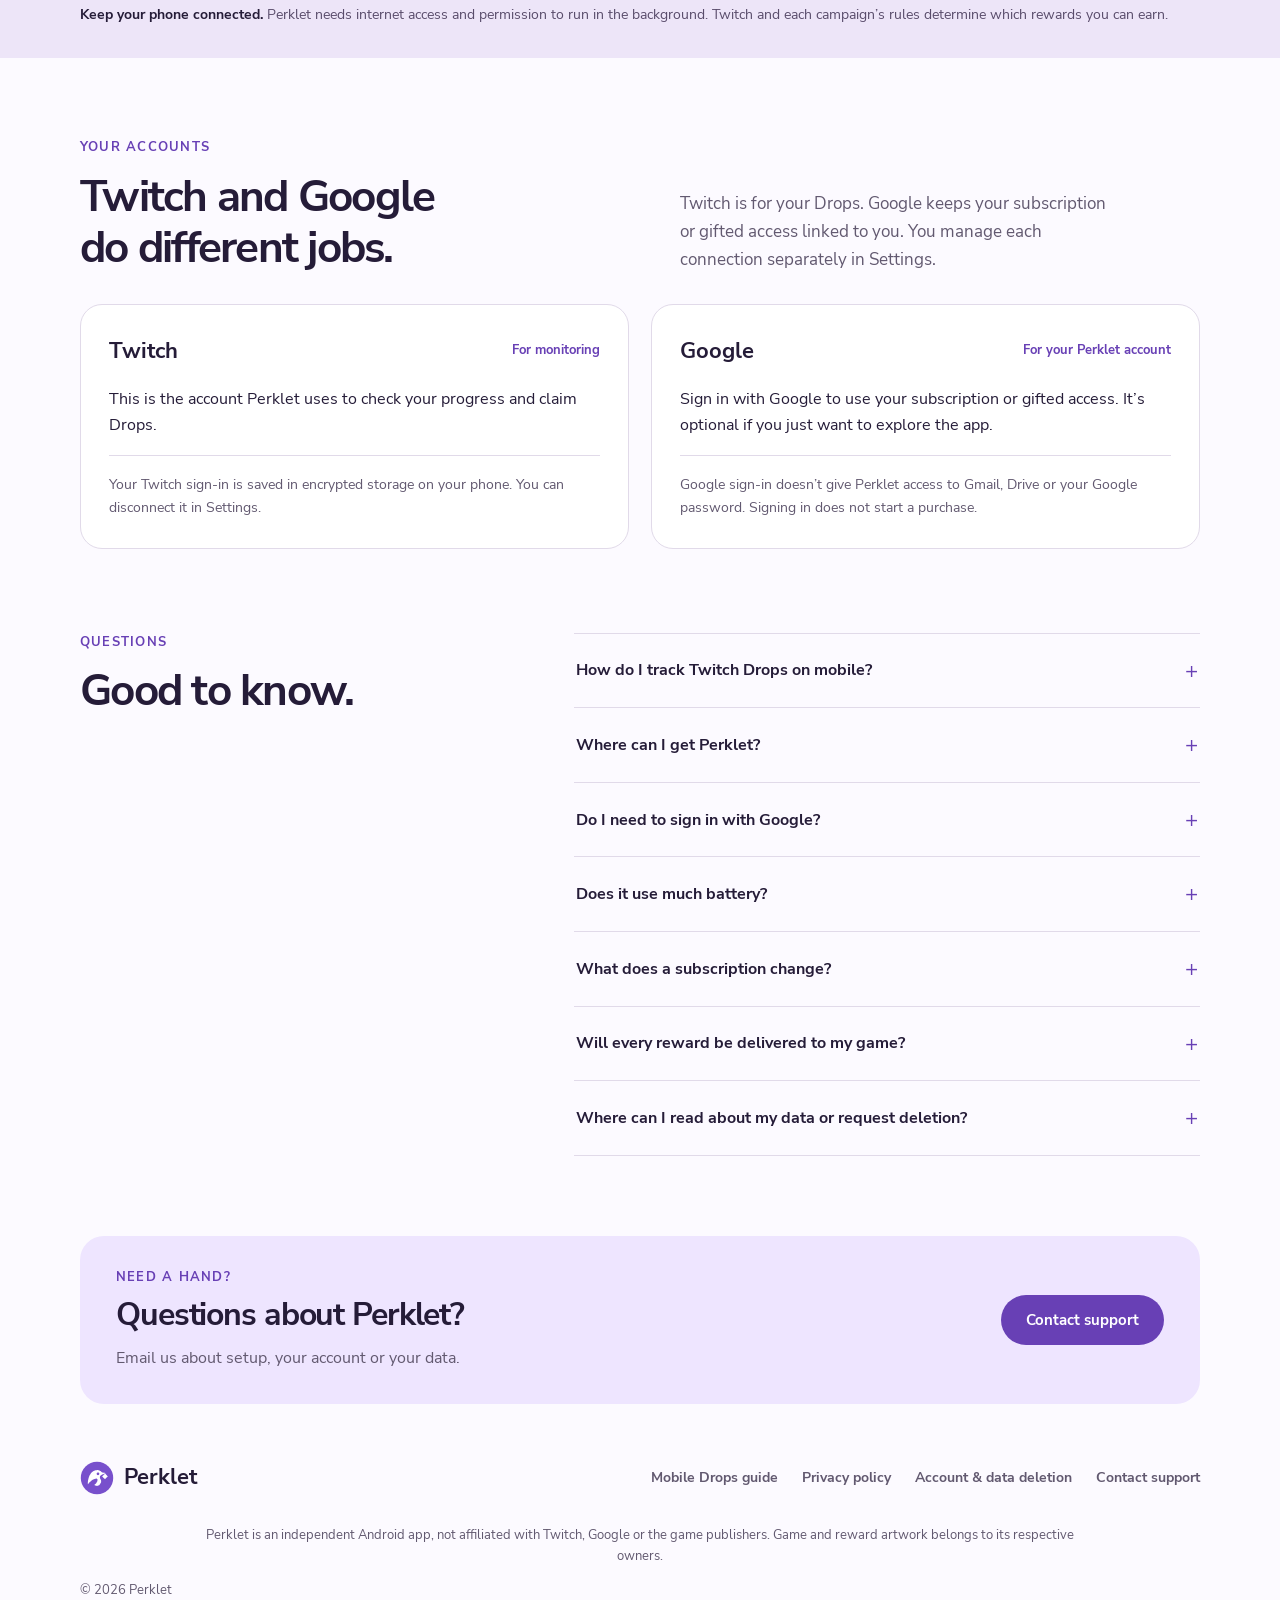
==== commit 7ea928bd: "Improve mobile Drops search copy and add a practical guide" ====
--- a/index.html
+++ b/index.html
@@ -3,9 +3,10 @@
 <head>
   <meta charset="utf-8">
   <meta name="viewport" content="width=device-width, initial-scale=1">
-  <meta name="description" content="Pick your games, track Twitch Drops, and claim rewards when they're ready. Perklet is an independent Android app for keeping your Drops on track.">
+  <meta name="description" content="Track Twitch Drops on your phone with Perklet. Pick your games, follow campaigns, monitor progress and claim rewards when they're ready.">
   <meta name="theme-color" content="#7850cc">
-  <title>Perklet — Keep your Twitch Drops on track</title>
+  <title>Perklet — Twitch Drops on Mobile</title>
+  <link rel="canonical" href="https://perklet.app/">
   <link rel="icon" type="image/svg+xml" href="assets/perklet-icon.svg">
   <link rel="stylesheet" href="landing.css">
 </head>
@@ -19,6 +20,7 @@
     </a>
     <nav aria-label="Main navigation">
       <a href="#how-it-works">How it works</a>
+      <a href="twitch-drops-mobile/">Guide</a>
       <a href="#questions">Questions</a>
       <a href="mailto:perklet.support@gmail.com">Contact</a>
     </nav>
@@ -29,7 +31,7 @@
       <div class="hero-copy">
         <p class="eyebrow">Twitch Drops companion for Android</p>
         <h1 id="hero-title">Keep your<br><span>Twitch Drops</span><br>on track.</h1>
-        <p class="hero-description">Pick the games you care about. Perklet keeps track of your Twitch Drops and claims rewards when they’re ready.</p>
+        <p class="hero-description">Keep track of Twitch Drops on your phone. Pick the games you care about, follow your progress, and let Perklet claim rewards when they’re ready.</p>
         <div class="hero-actions">
           <a class="button button-primary" href="https://play.google.com/store/apps/details?id=app.perklet" target="_blank" rel="noopener noreferrer" aria-label="View Perklet on Google Play (opens in a new tab)">View on Google Play</a>
           <a class="button button-secondary" href="#how-it-works">See how it works</a>
@@ -138,6 +140,10 @@
       </div>
       <div class="faq-list">
         <details>
+          <summary>How do I track Twitch Drops on mobile?</summary>
+          <div class="faq-answer"><p>Our <a href="twitch-drops-mobile/">mobile Twitch Drops guide</a> covers where to start, what to check in your inventory and how to troubleshoot stalled progress.</p></div>
+        </details>
+        <details>
           <summary>Where can I get Perklet?</summary>
           <div class="faq-answer"><p>Open <a href="https://play.google.com/store/apps/details?id=app.perklet" target="_blank" rel="noopener noreferrer">Perklet on Google Play</a> with the Google account you joined the test with. The listing may be hidden if you haven’t joined. Trouble getting in? Email <a href="mailto:perklet.support@gmail.com">perklet.support@gmail.com</a>.</p></div>
         </details>
@@ -149,7 +155,7 @@
           <summary>Does it use much battery?</summary>
           <div class="faq-answer"><p>Perklet is designed to keep battery use low. It monitors Drops without playing video on your phone. How much it uses depends on your device, connection and background settings.</p></div>
         </details>
-        <details>
+        <details id="free-and-premium">
           <summary>What does a subscription change?</summary>
           <div class="faq-answer"><p>You can save as many games as you like on every tier. Free monitors only the first game in your watching list; move another game to the top to monitor it instead. Premium lets Perklet monitor eligible rewards across your list. If Premium ends, your games stay saved, but only the first is monitored.</p><p>Perklet still works on one reward at a time. You’ll see the price and renewal details in the app before you buy. There’s no checkout on this website.</p></div>
         </details>
@@ -181,6 +187,7 @@
         <span>Perklet</span>
       </a>
       <nav aria-label="Legal and support">
+        <a href="twitch-drops-mobile/">Mobile Drops guide</a>
         <a href="privacy/">Privacy policy</a>
         <a href="data-deletion/">Account &amp; data deletion</a>
         <a href="mailto:perklet.support@gmail.com">Contact support</a>
--- a/landing.css
+++ b/landing.css
@@ -160,6 +160,7 @@
 }
 @media (max-width: 360px) {
   .wrap { width: calc(100% - 32px); }
+  .site-header nav { gap: 10px; }
   .hero-actions { flex-direction: column; align-items: stretch; }
   .preview-stage { padding: 22px 16px; }
   .phone-frame { width: 226px; }
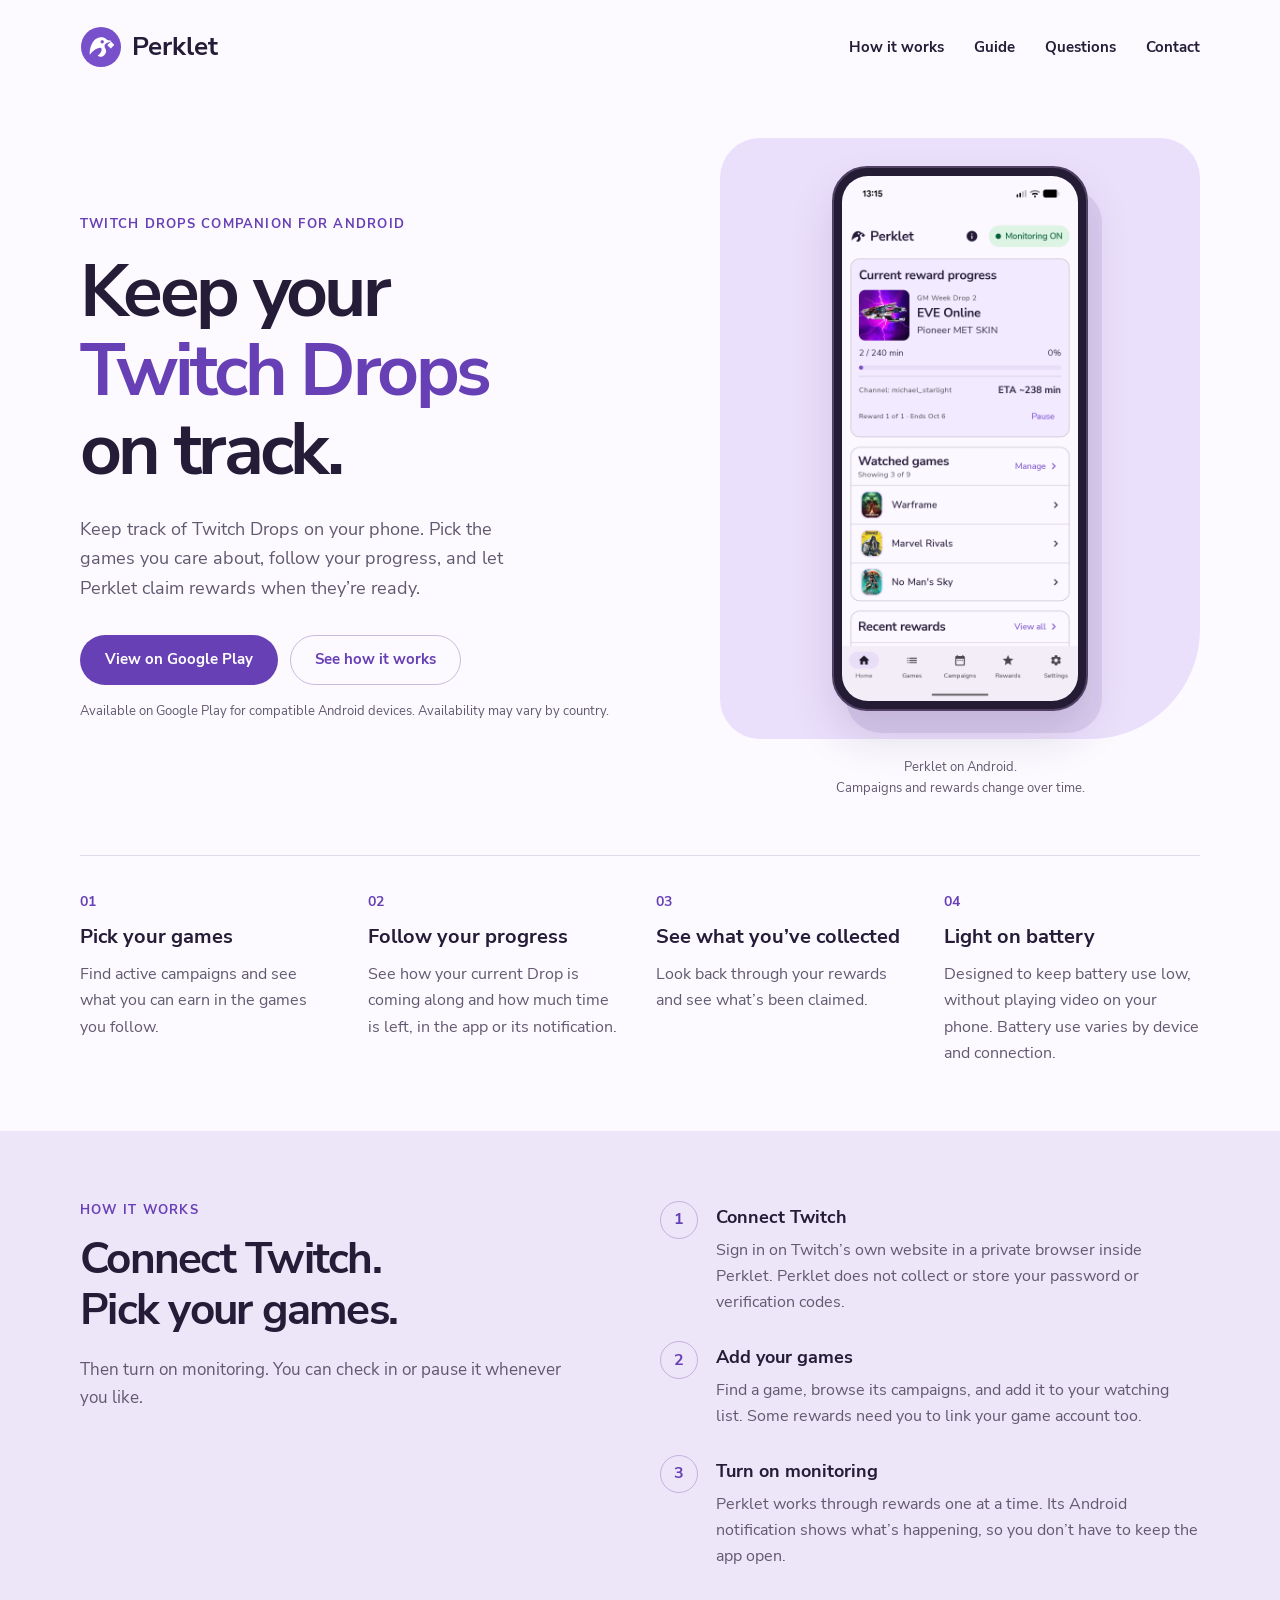
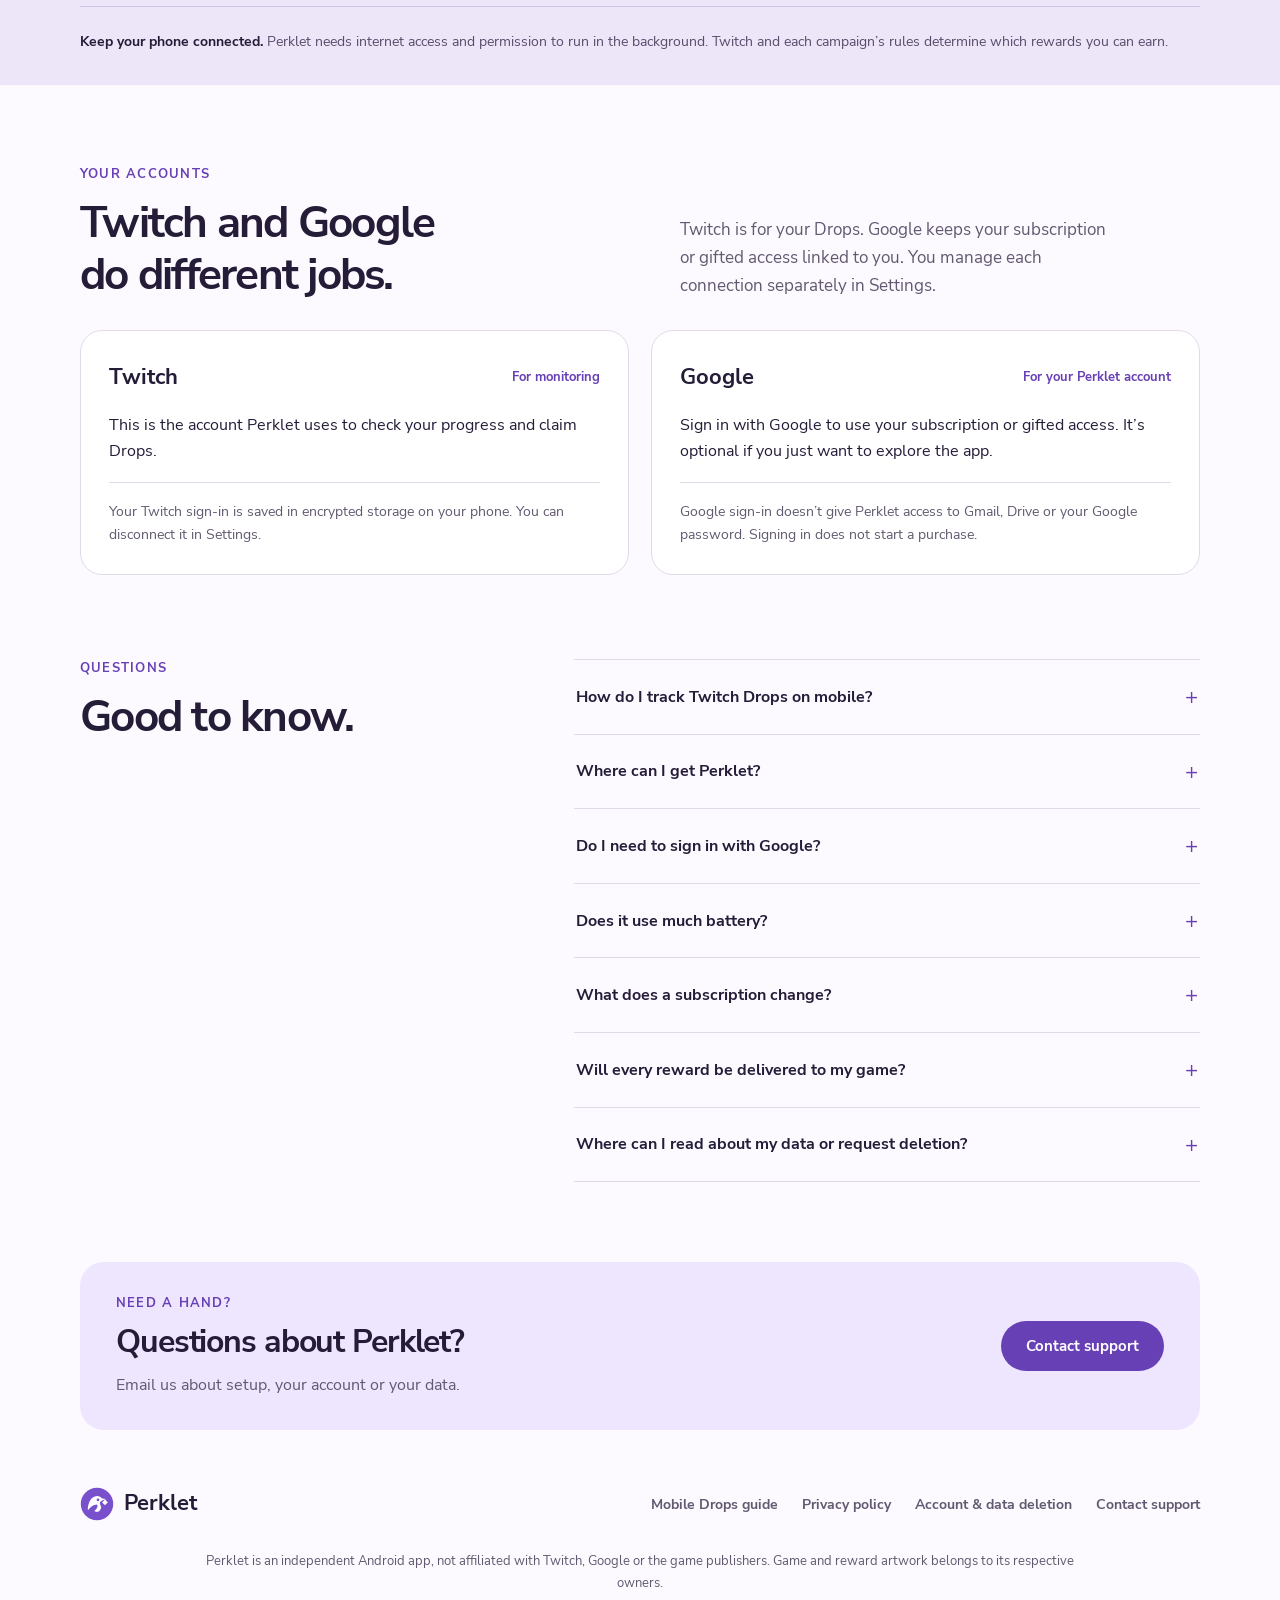
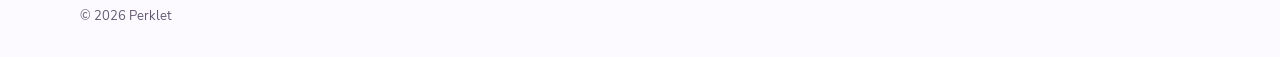
==== commit 50f5d1c1: "Improve mobile Twitch Drops guide and public download guidance" ====
--- a/index.html
+++ b/index.html
@@ -7,7 +7,7 @@
   <meta name="theme-color" content="#7850cc">
   <title>Perklet — Twitch Drops on Mobile</title>
   <link rel="canonical" href="https://perklet.app/">
-  <link rel="icon" type="image/svg+xml" href="assets/perklet-icon.svg">
+  <link rel="icon" type="image/png" sizes="512x512" href="/assets/perklet-icon.png">
   <link rel="stylesheet" href="landing.css">
 </head>
 <body>
@@ -36,7 +36,7 @@
           <a class="button button-primary" href="https://play.google.com/store/apps/details?id=app.perklet" target="_blank" rel="noopener noreferrer" aria-label="View Perklet on Google Play (opens in a new tab)">View on Google Play</a>
           <a class="button button-secondary" href="#how-it-works">See how it works</a>
         </div>
-        <p class="store-access-note">For now, use the Google account you joined the test with.</p>
+        <p class="store-access-note">Available on Google Play for compatible Android devices. Availability may vary by country.</p>
       </div>
       <figure class="app-preview">
         <div class="preview-stage">
@@ -83,7 +83,7 @@
             <span class="step-number" aria-hidden="true">1</span>
             <div>
               <h3>Connect Twitch</h3>
-              <p>Sign in on Twitch’s own page and give Perklet permission to connect. Perklet never sees your Twitch password.</p>
+              <p>Sign in on Twitch’s own website in a private browser inside Perklet. Perklet does not collect or store your password or verification codes.</p>
             </div>
           </li>
           <li>
@@ -141,11 +141,11 @@
       <div class="faq-list">
         <details>
           <summary>How do I track Twitch Drops on mobile?</summary>
-          <div class="faq-answer"><p>Our <a href="twitch-drops-mobile/">mobile Twitch Drops guide</a> covers where to start, what to check in your inventory and how to troubleshoot stalled progress.</p></div>
+          <div class="faq-answer"><p>Our <a href="twitch-drops-mobile/">guide to checking and claiming Twitch Drops on mobile</a> explains Twitch’s inventory, reward claims and optional Perklet monitoring on Android.</p></div>
         </details>
         <details>
           <summary>Where can I get Perklet?</summary>
-          <div class="faq-answer"><p>Open <a href="https://play.google.com/store/apps/details?id=app.perklet" target="_blank" rel="noopener noreferrer">Perklet on Google Play</a> with the Google account you joined the test with. The listing may be hidden if you haven’t joined. Trouble getting in? Email <a href="mailto:perklet.support@gmail.com">perklet.support@gmail.com</a>.</p></div>
+          <div class="faq-answer"><p>Install <a href="https://play.google.com/store/apps/details?id=app.perklet" target="_blank" rel="noopener noreferrer">Perklet from Google Play</a> on a compatible Android device. Availability may vary by country and device. If you cannot access the listing, email <a href="mailto:perklet.support@gmail.com">perklet.support@gmail.com</a>.</p></div>
         </details>
         <details>
           <summary>Do I need to sign in with Google?</summary>
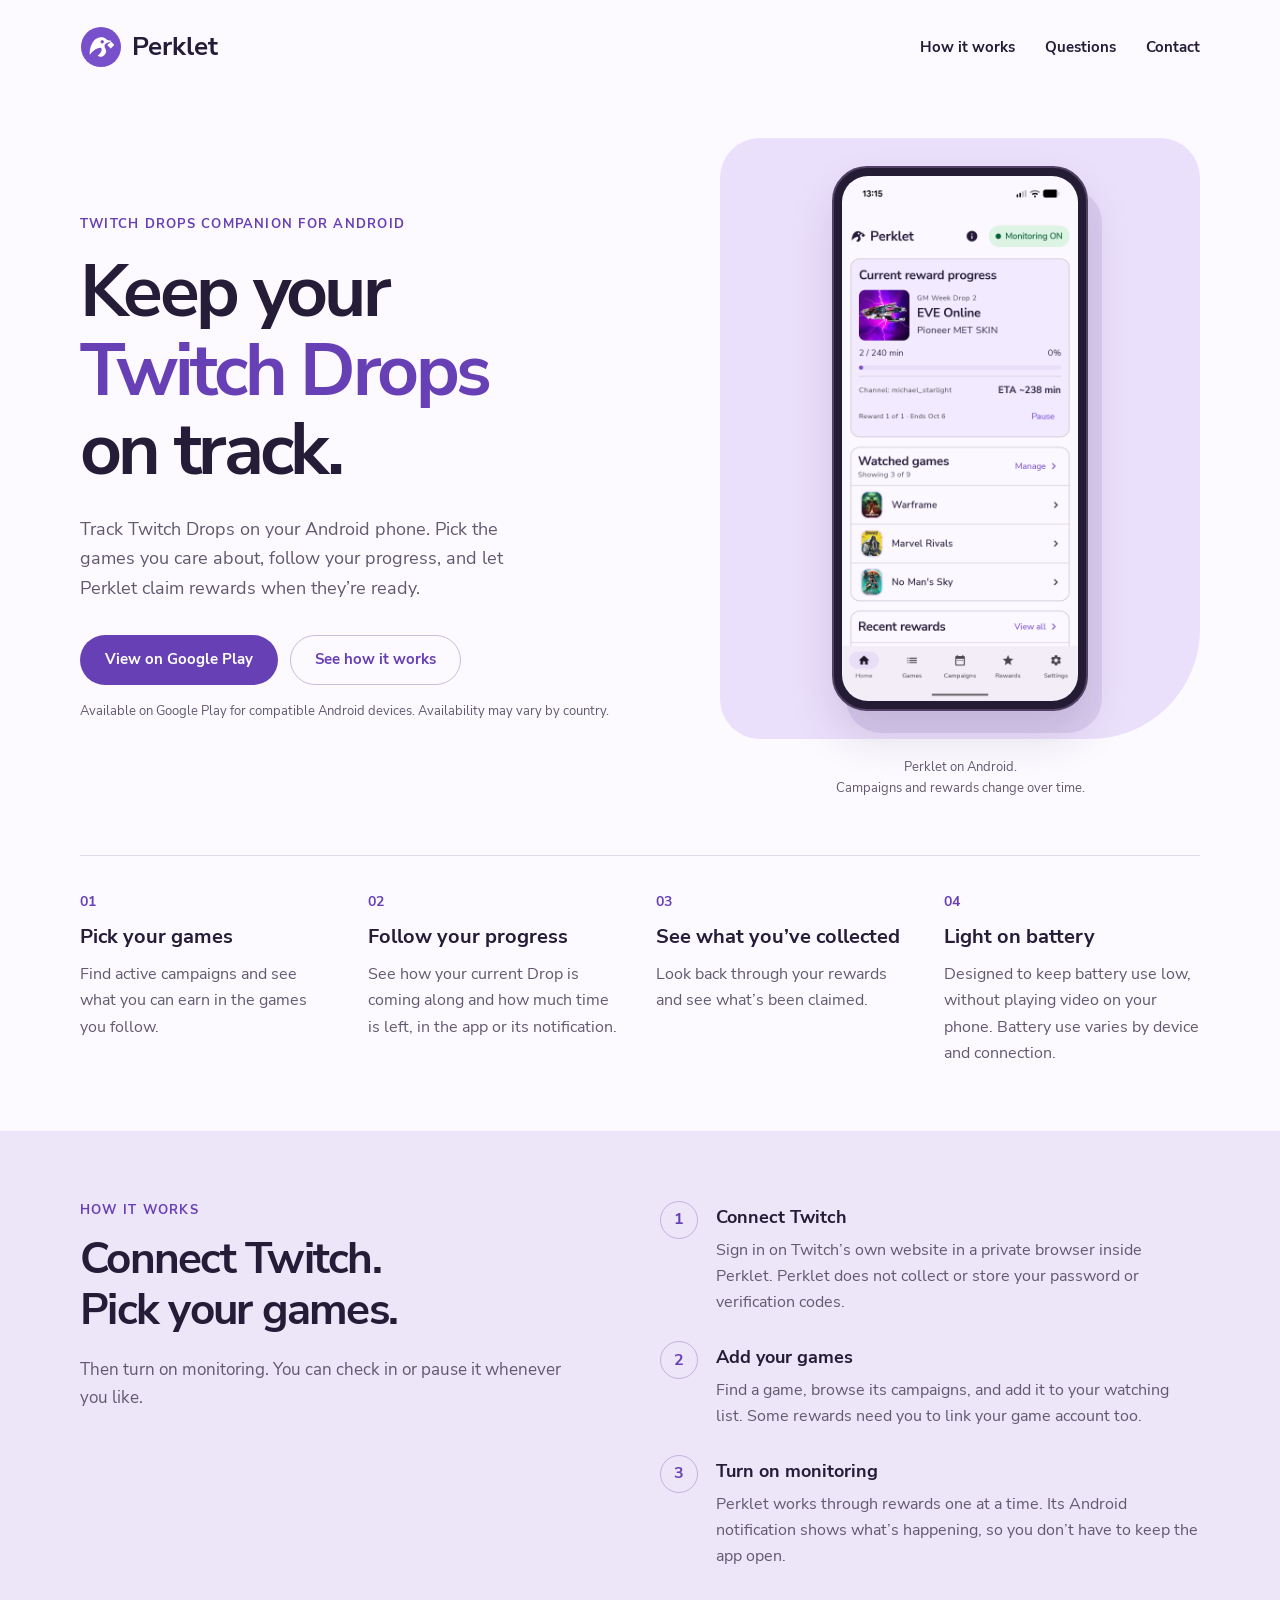
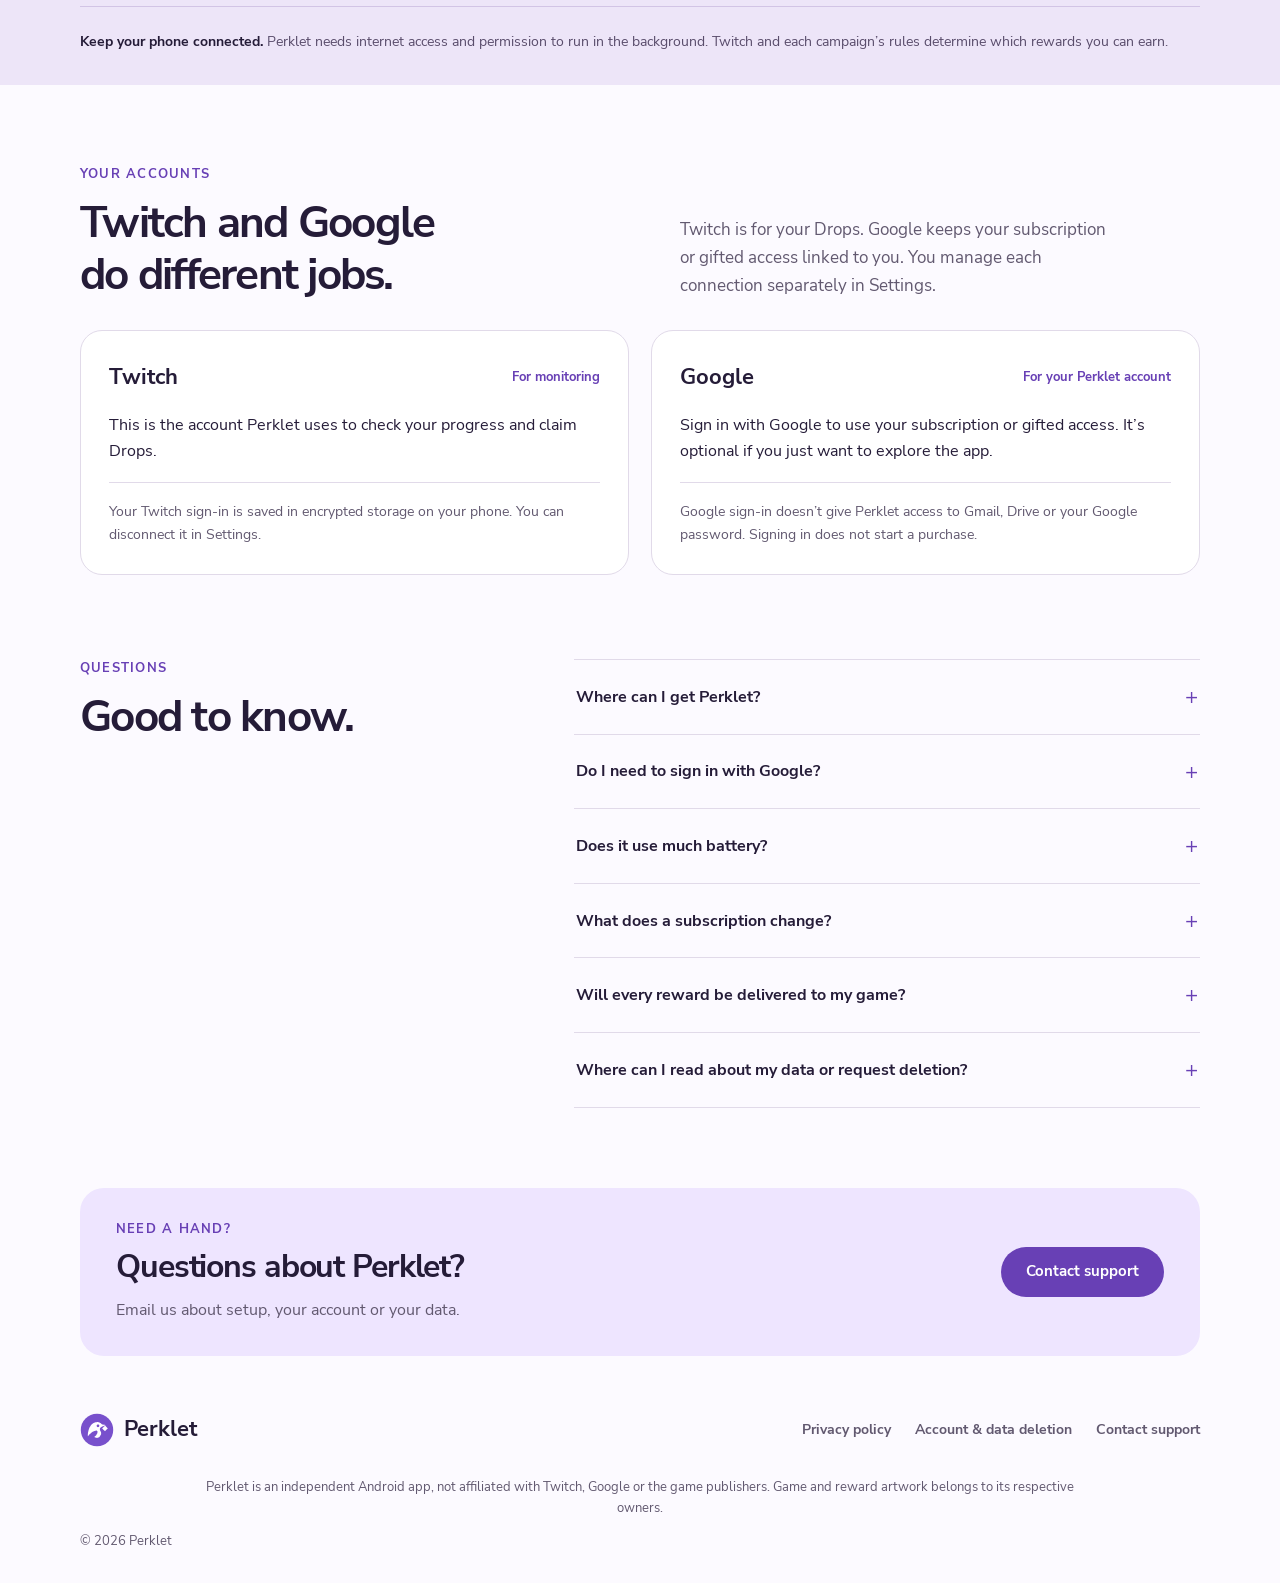
==== commit ff7620f9: "Restore single-page site and focus homepage search metadata" ====
--- a/index.html
+++ b/index.html
@@ -3,9 +3,10 @@
 <head>
   <meta charset="utf-8">
   <meta name="viewport" content="width=device-width, initial-scale=1">
-  <meta name="description" content="Track Twitch Drops on your phone with Perklet. Pick your games, follow campaigns, monitor progress and claim rewards when they're ready.">
+  <meta name="description" content="Track and auto-claim Twitch Drops on Android with Perklet. Follow campaigns, monitor reward progress and claim completed Drops in the background.">
+  <meta name="keywords" content="Perklet, Twitch Drops, Twitch Drops mobile, Twitch Drops Android, Twitch Drops tracker, Twitch Drops auto claim, background reward monitoring">
   <meta name="theme-color" content="#7850cc">
-  <title>Perklet — Twitch Drops on Mobile</title>
+  <title>Perklet — Twitch Drops Tracker for Android</title>
   <link rel="canonical" href="https://perklet.app/">
   <link rel="icon" type="image/png" sizes="512x512" href="/assets/perklet-icon.png">
   <link rel="stylesheet" href="landing.css">
@@ -20,7 +21,6 @@
     </a>
     <nav aria-label="Main navigation">
       <a href="#how-it-works">How it works</a>
-      <a href="twitch-drops-mobile/">Guide</a>
       <a href="#questions">Questions</a>
       <a href="mailto:perklet.support@gmail.com">Contact</a>
     </nav>
@@ -31,7 +31,7 @@
       <div class="hero-copy">
         <p class="eyebrow">Twitch Drops companion for Android</p>
         <h1 id="hero-title">Keep your<br><span>Twitch Drops</span><br>on track.</h1>
-        <p class="hero-description">Keep track of Twitch Drops on your phone. Pick the games you care about, follow your progress, and let Perklet claim rewards when they’re ready.</p>
+        <p class="hero-description">Track Twitch Drops on your Android phone. Pick the games you care about, follow your progress, and let Perklet claim rewards when they’re ready.</p>
         <div class="hero-actions">
           <a class="button button-primary" href="https://play.google.com/store/apps/details?id=app.perklet" target="_blank" rel="noopener noreferrer" aria-label="View Perklet on Google Play (opens in a new tab)">View on Google Play</a>
           <a class="button button-secondary" href="#how-it-works">See how it works</a>
@@ -140,10 +140,6 @@
       </div>
       <div class="faq-list">
         <details>
-          <summary>How do I track Twitch Drops on mobile?</summary>
-          <div class="faq-answer"><p>Our <a href="twitch-drops-mobile/">guide to checking and claiming Twitch Drops on mobile</a> explains Twitch’s inventory, reward claims and optional Perklet monitoring on Android.</p></div>
-        </details>
-        <details>
           <summary>Where can I get Perklet?</summary>
           <div class="faq-answer"><p>Install <a href="https://play.google.com/store/apps/details?id=app.perklet" target="_blank" rel="noopener noreferrer">Perklet from Google Play</a> on a compatible Android device. Availability may vary by country and device. If you cannot access the listing, email <a href="mailto:perklet.support@gmail.com">perklet.support@gmail.com</a>.</p></div>
         </details>
@@ -187,7 +183,6 @@
         <span>Perklet</span>
       </a>
       <nav aria-label="Legal and support">
-        <a href="twitch-drops-mobile/">Mobile Drops guide</a>
         <a href="privacy/">Privacy policy</a>
         <a href="data-deletion/">Account &amp; data deletion</a>
         <a href="mailto:perklet.support@gmail.com">Contact support</a>
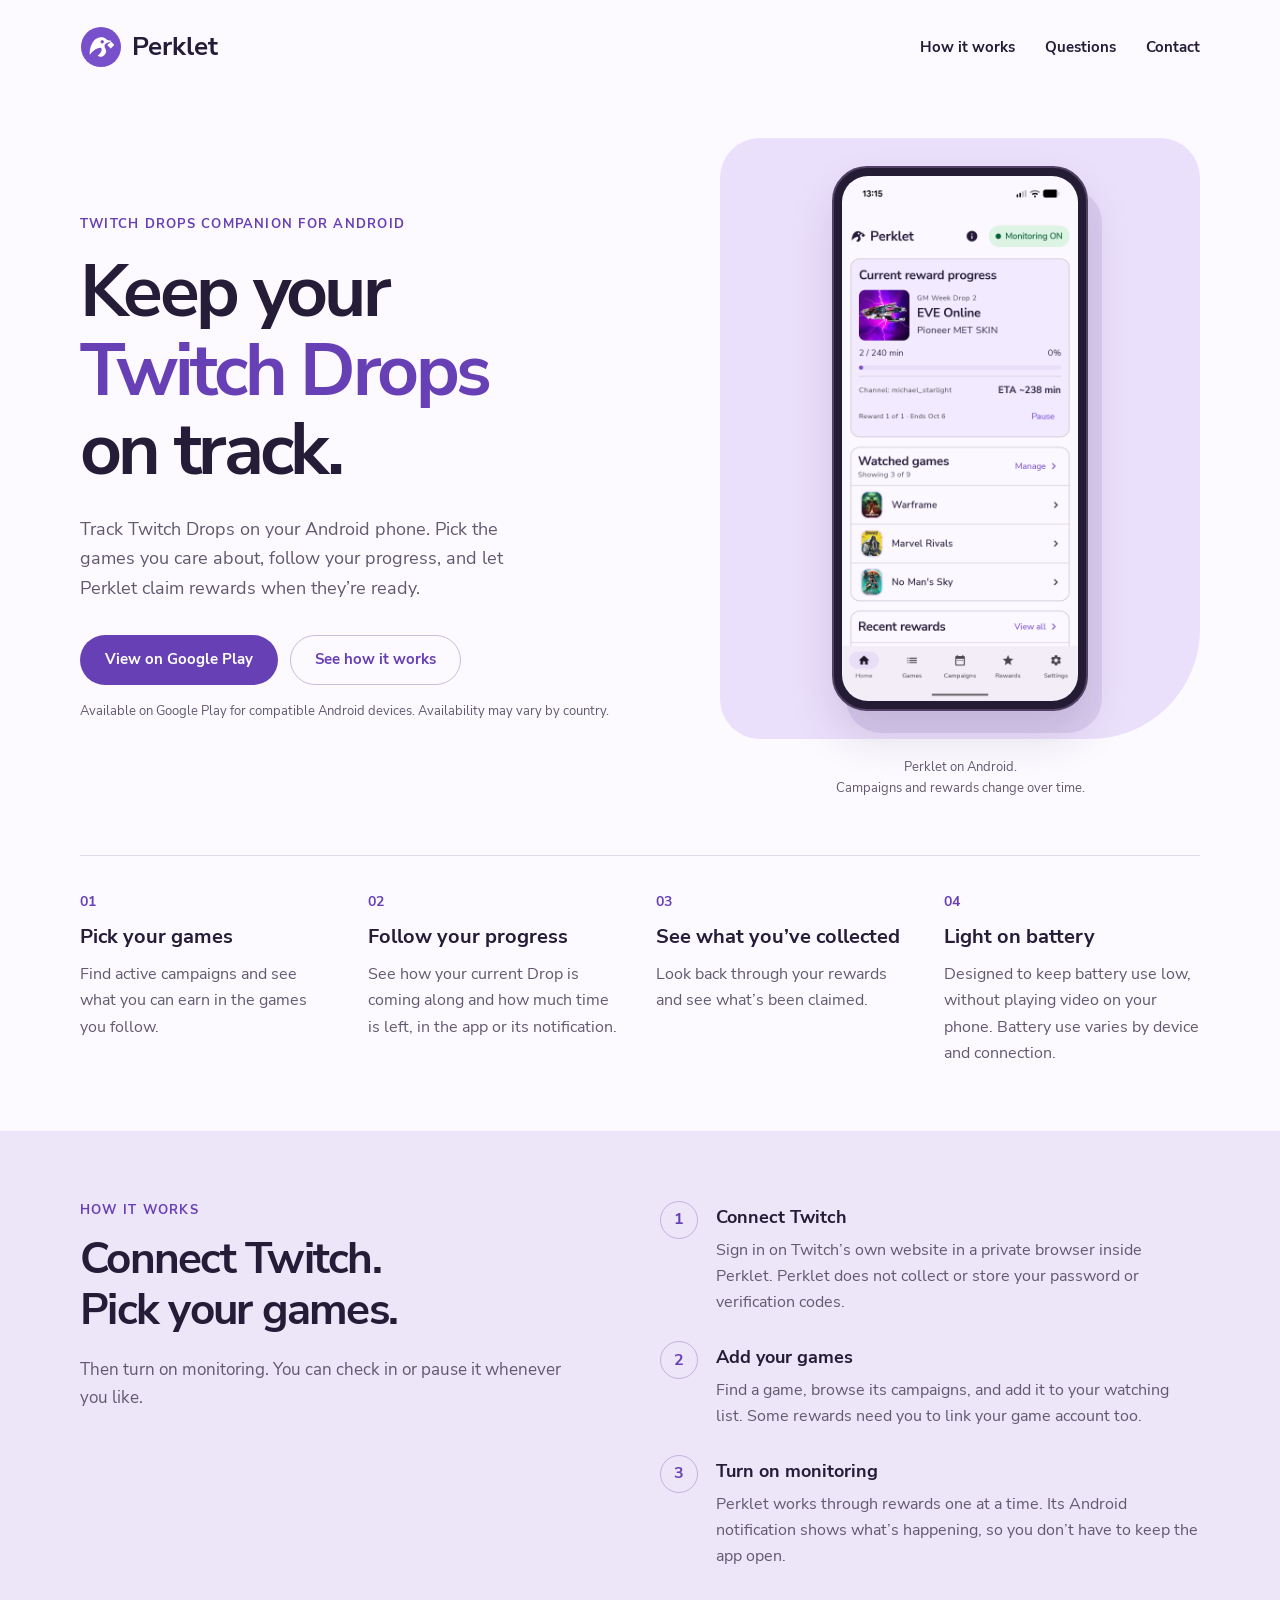
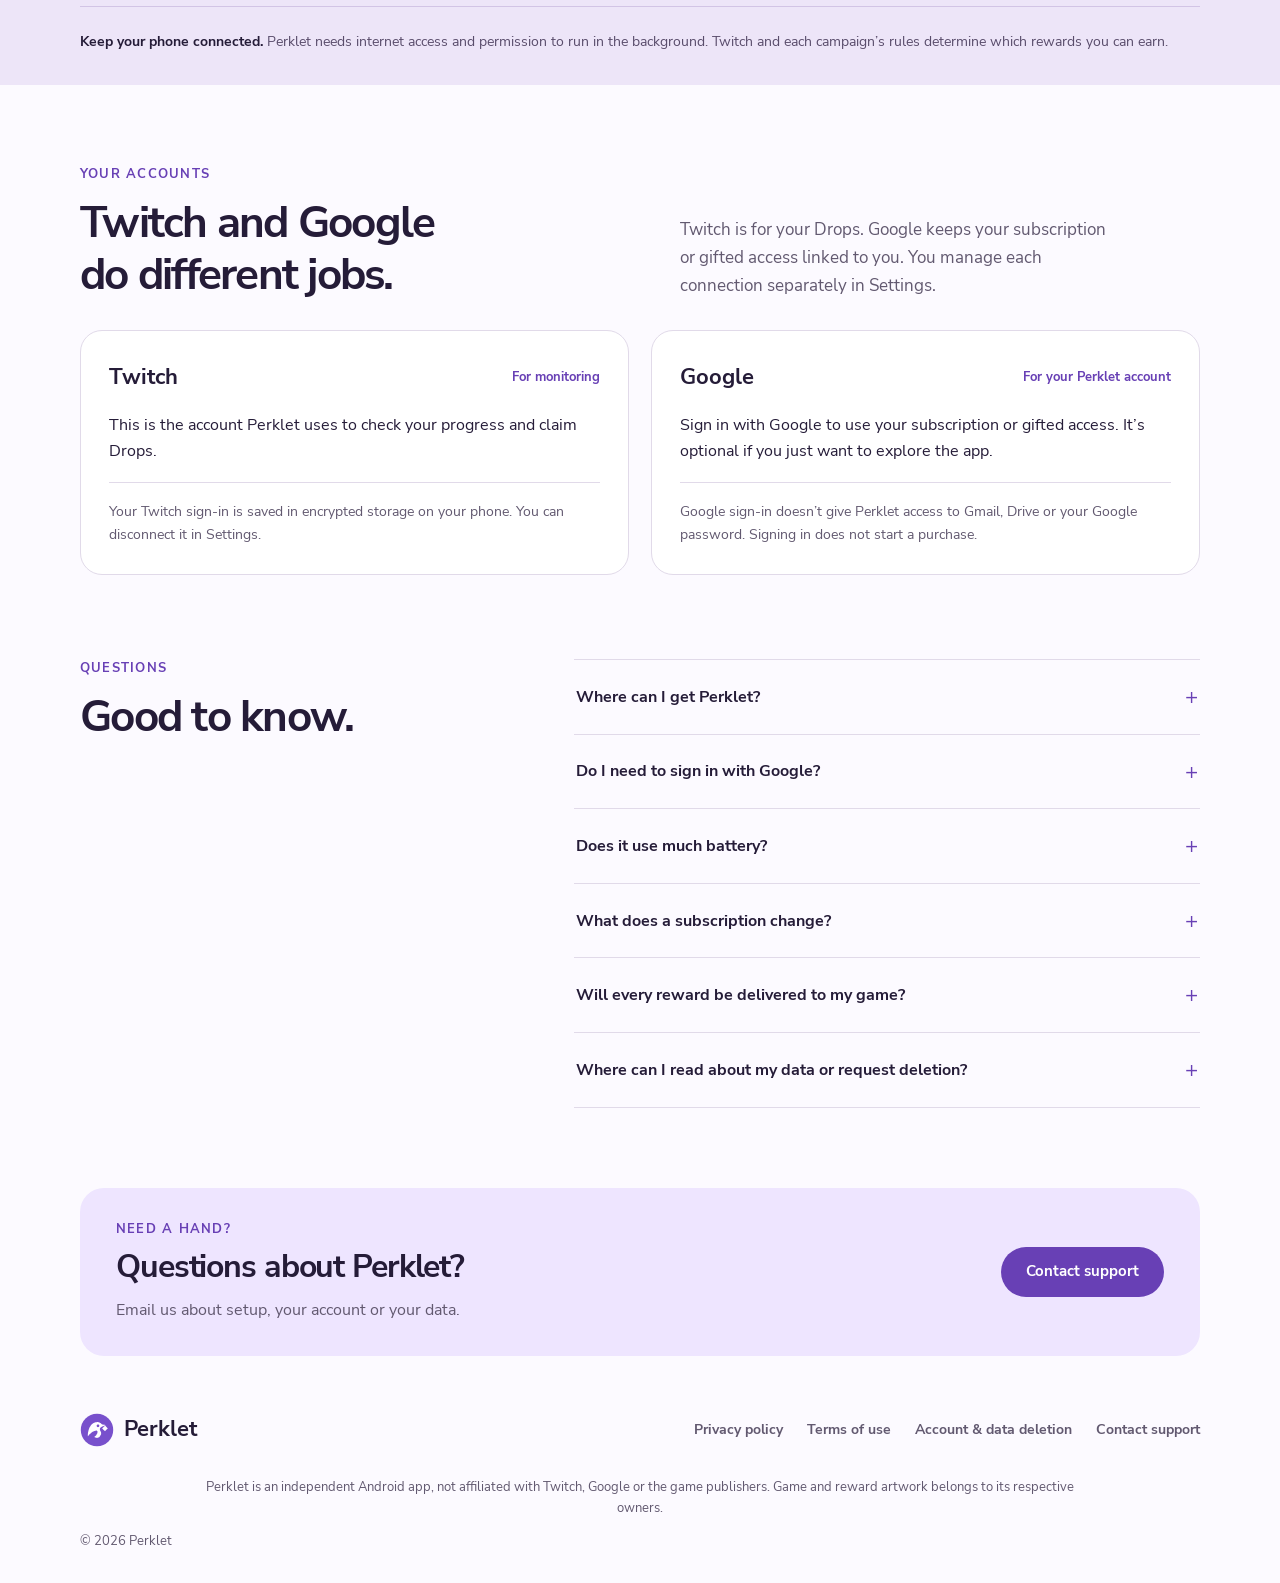
==== commit 0db846da: "Publish Perklet terms of use and legal navigation" ====
--- a/index.html
+++ b/index.html
@@ -184,6 +184,7 @@
       </a>
       <nav aria-label="Legal and support">
         <a href="privacy/">Privacy policy</a>
+        <a href="terms/">Terms of use</a>
         <a href="data-deletion/">Account &amp; data deletion</a>
         <a href="mailto:perklet.support@gmail.com">Contact support</a>
       </nav>
